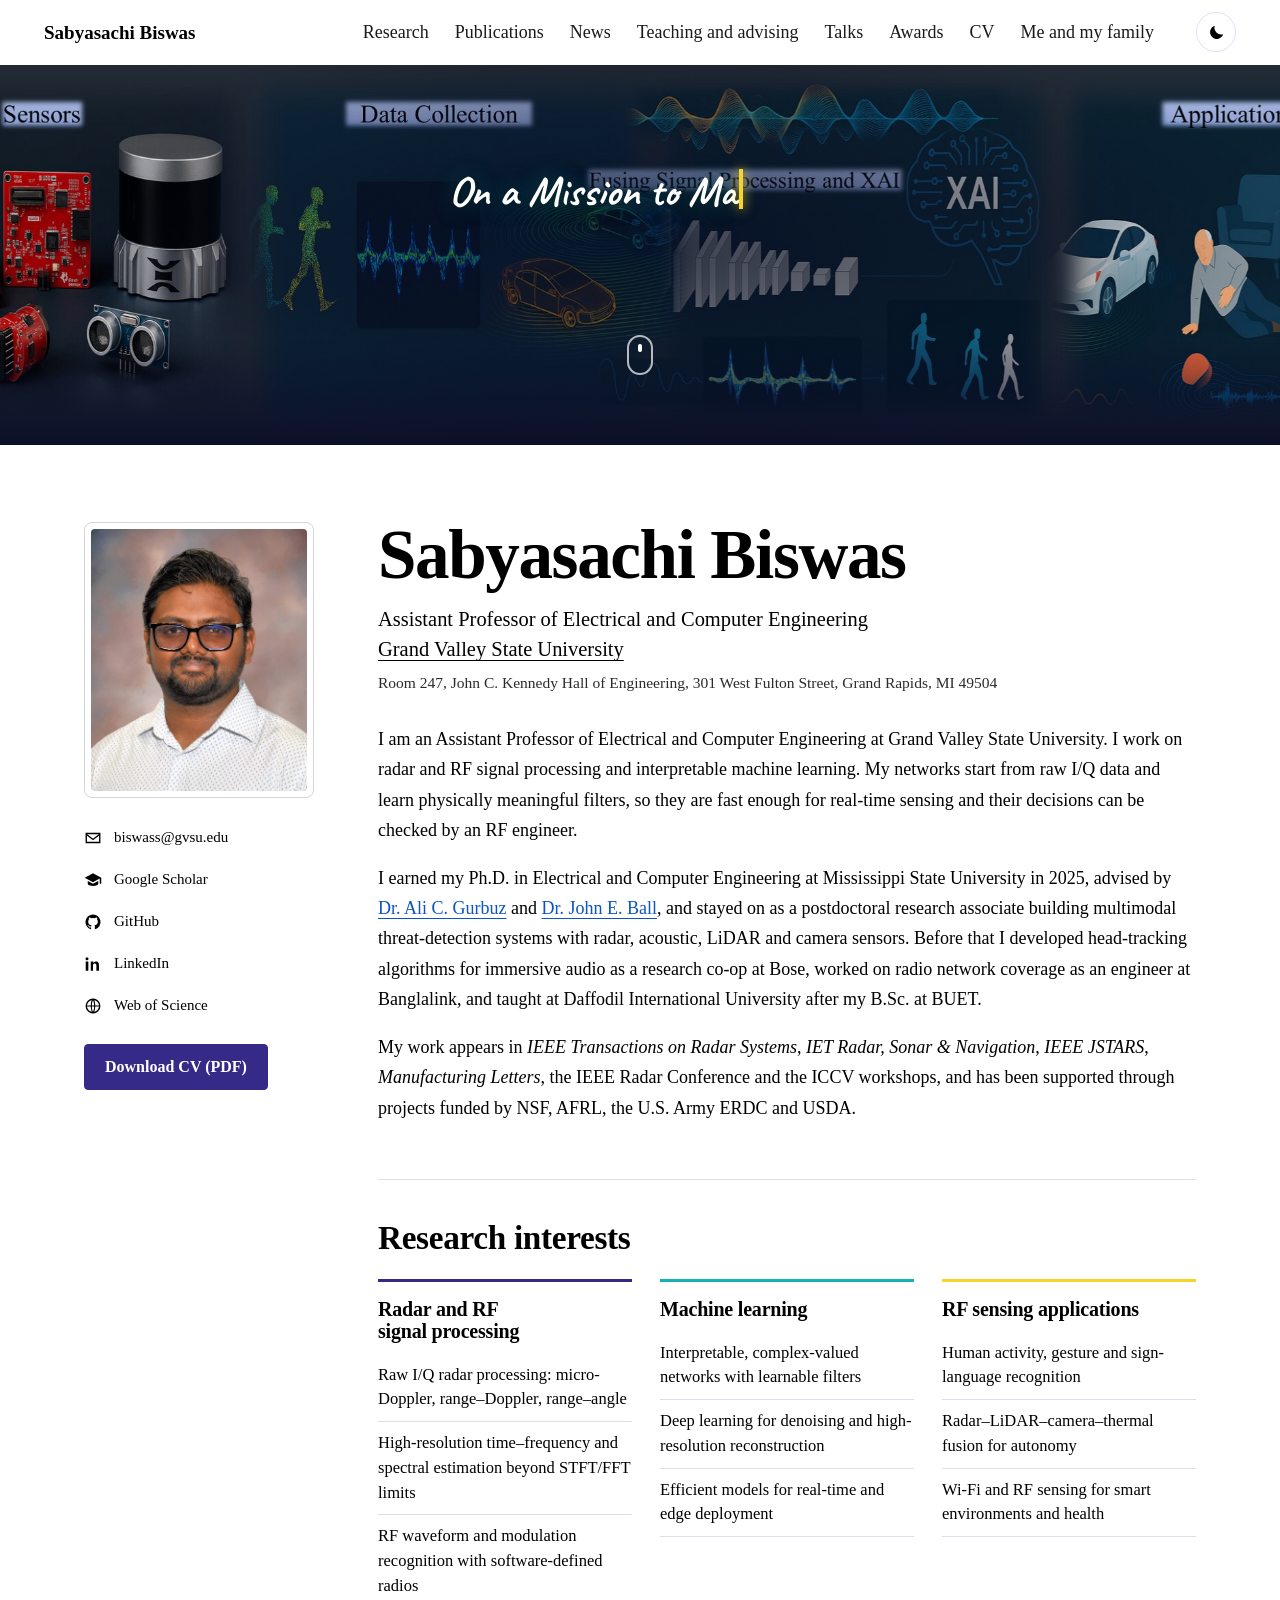
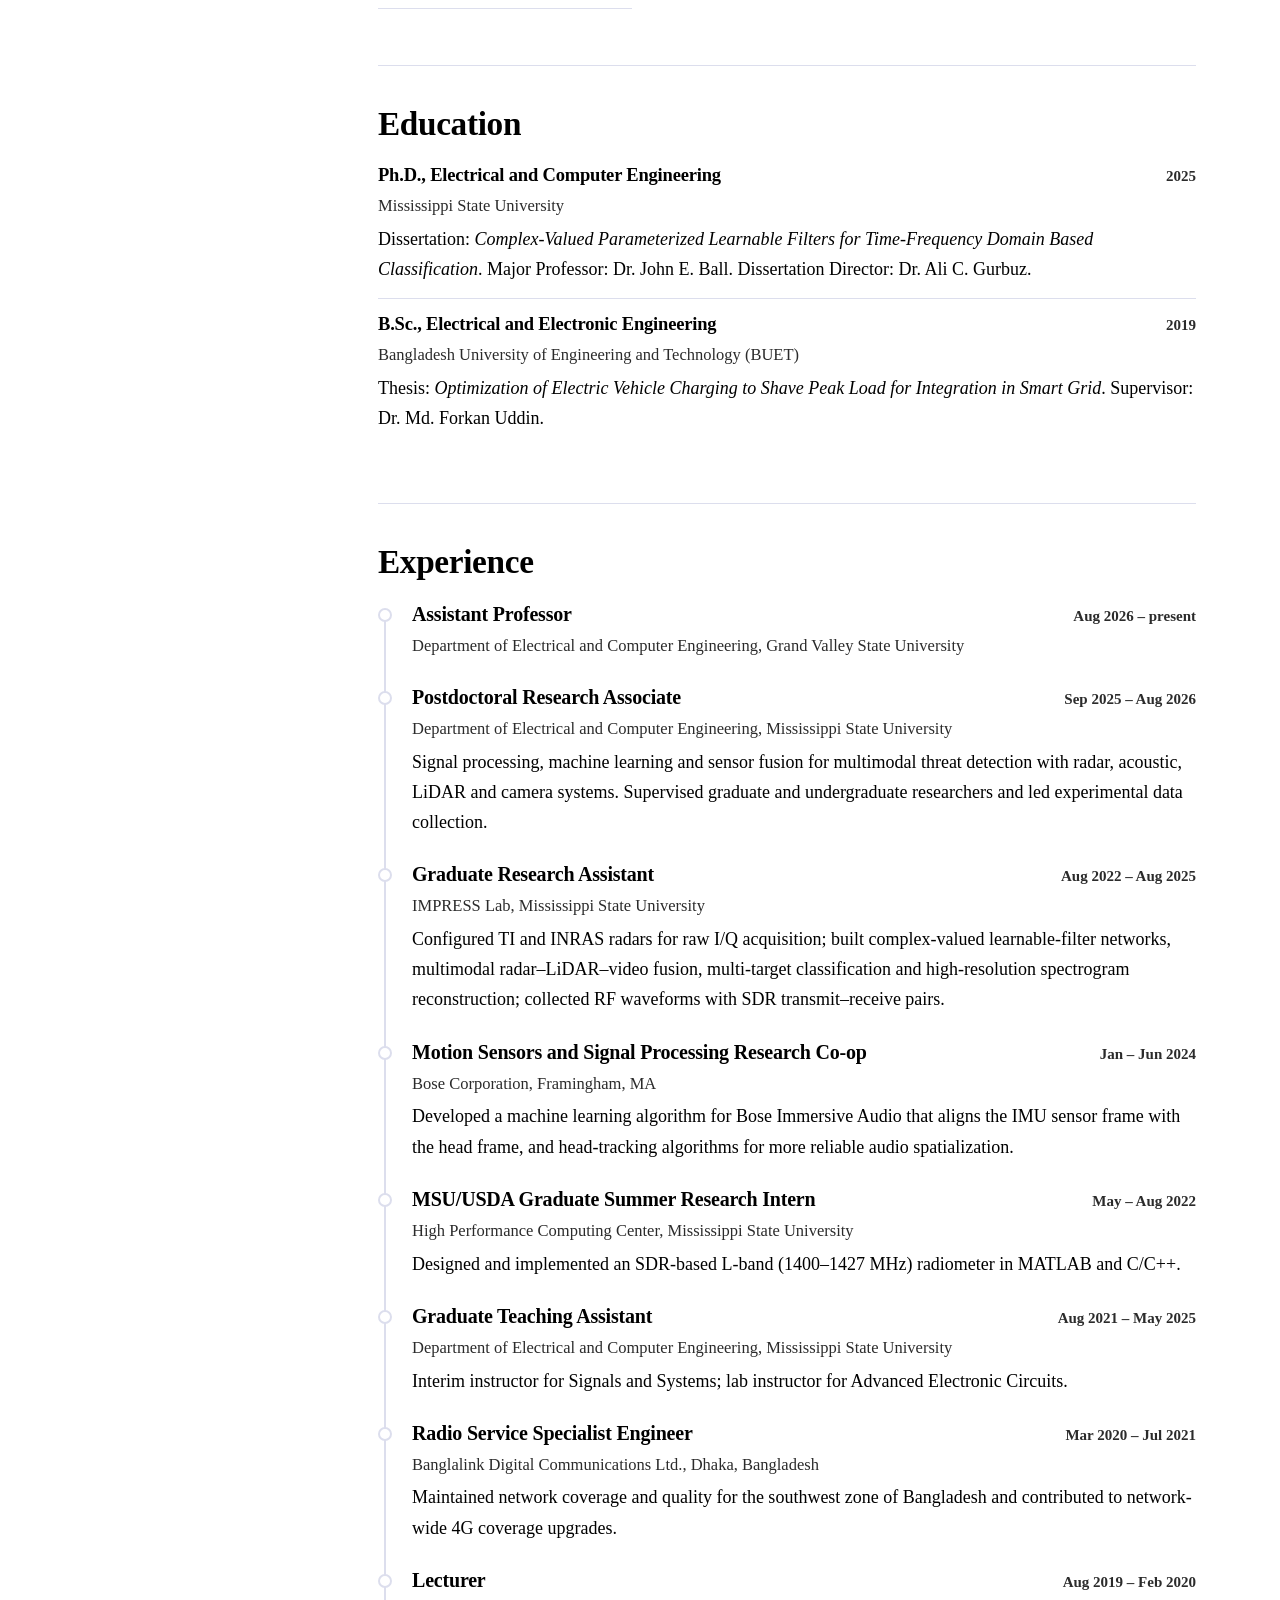
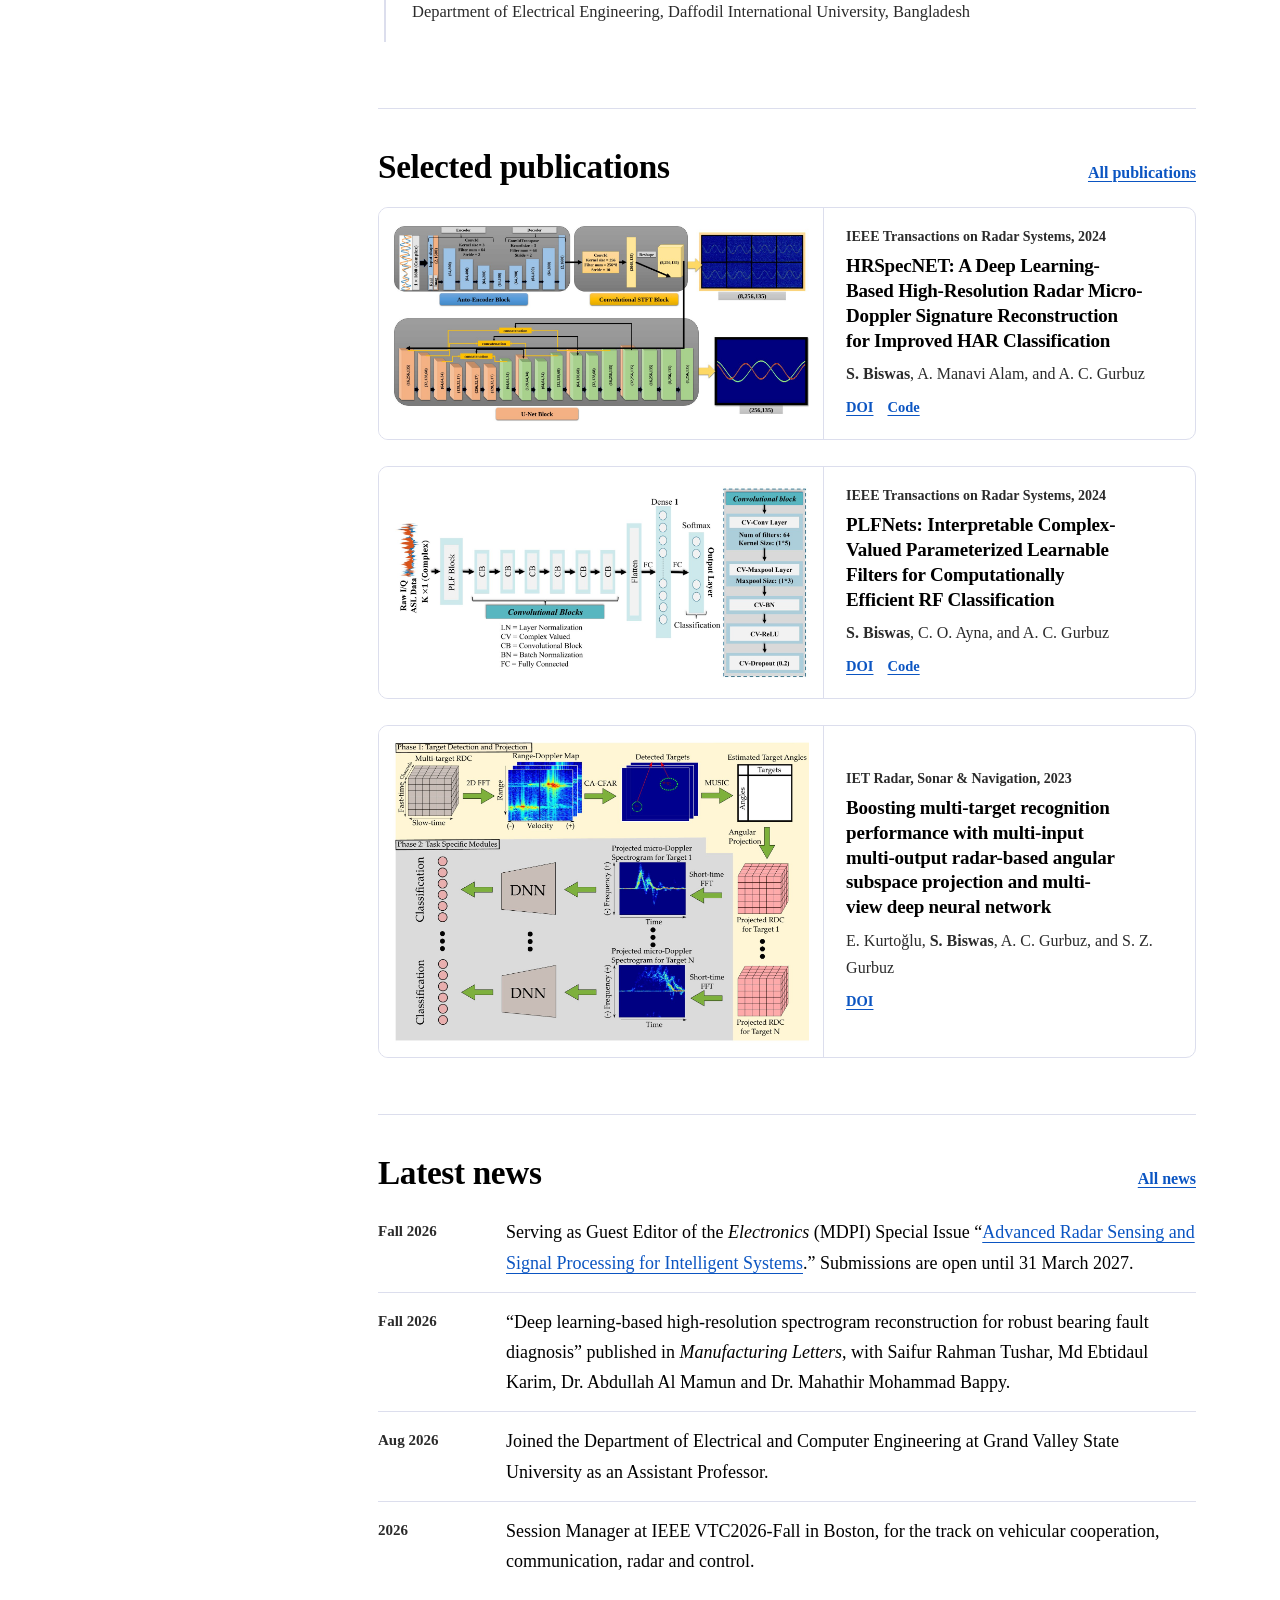
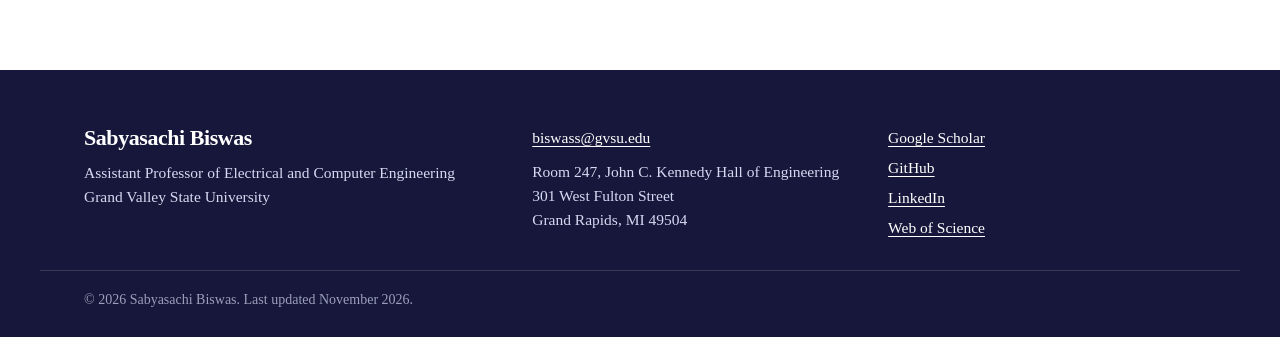
==== index.html @ f31c9a8b "Personal academic website of Sabyasachi Biswas Co-Authored-By: Claude Opus 5.5 <noreply@anthropic.co" ====
<!DOCTYPE html>
<html lang="en">
<head>
<meta charset="utf-8">
<meta name="viewport" content="width=device-width, initial-scale=1">
<title>Sabyasachi Biswas, Radar Signal Processing and Interpretable Machine Learning</title>
<meta name="description" content="Sabyasachi Biswas is an Assistant Professor of Electrical and Computer Engineering at Grand Valley State University, working on radar and RF signal processing, RF sensing, and interpretable machine learning.">
<link rel="canonical" href="https://sabyasachi1406147.github.io/">
<meta property="og:type" content="website">
<meta property="og:title" content="Sabyasachi Biswas, Radar Signal Processing and Interpretable Machine Learning">
<meta property="og:description" content="Sabyasachi Biswas is an Assistant Professor of Electrical and Computer Engineering at Grand Valley State University, working on radar and RF signal processing, RF sensing, and interpretable machine learning.">
<meta property="og:url" content="https://sabyasachi1406147.github.io/">
<meta name="theme-color" content="#16173a">
<link rel="icon" href="assets/favicon.svg" type="image/svg+xml">
<link rel="preconnect" href="https://fonts.googleapis.com">
<link rel="preconnect" href="https://fonts.gstatic.com" crossorigin>
<link rel="stylesheet" href="https://fonts.googleapis.com/css2?family=Caveat:wght@500;600;700&family=Comic+Neue:wght@700&family=Schibsted+Grotesk:wght@400;500;600;700;800;900&family=Source+Serif+4:ital,opsz,wght@0,8..60,400;0,8..60,600;1,8..60,400&display=swap">
<link rel="stylesheet" href="assets/site.css">
<script>(function(){var t=null,m;try{m=/[?&]theme=(dark|light)/.exec(location.search);if(m)t=m[1]}catch(e){}if(!t){m=/sbtheme=(dark|light)/.exec(window.name||"");if(m)t=m[1]}if(!t){try{t=localStorage.getItem("sb-site-theme")}catch(e){}}if(!t){m=/(?:^|;s*)sbtheme=(dark|light)/.exec(document.cookie||"");if(m)t=m[1]}document.documentElement.dataset.theme=t==="dark"?"dark":"light"})()</script>
<link rel="preload" as="image" href="assets/img/cover-home.jpg">
<script type="application/ld+json">{"@context":"https://schema.org","@type":"Person","name":"Sabyasachi Biswas","url":"https://sabyasachi1406147.github.io/","email":"mailto:biswass@gvsu.edu","image":"https://sabyasachi1406147.github.io/assets/img/profile.jpg","jobTitle":"Assistant Professor of Electrical and Computer Engineering","worksFor":{"@type":"CollegeOrUniversity","name":"Grand Valley State University"},"alumniOf":[{"@type":"CollegeOrUniversity","name":"Mississippi State University"},{"@type":"CollegeOrUniversity","name":"Bangladesh University of Engineering and Technology"}],"knowsAbout":["Radar signal processing","RF sensing","Interpretable machine learning","Micro-Doppler","Human activity recognition"],"sameAs":["https://scholar.google.com/citations?user=SLDhricAAAAJ&hl=en","https://github.com/Sabyasachi1406147","https://www.linkedin.com/in/sabyasachi-biswas-584589117/","https://www.webofscience.com/wos/author/record/JFA-3339-2023"]}</script>
</head>
<body class="home">
<a class="skip" href="#main">Skip to content</a>
<header class="mast">
  <div class="wrap mast-in">
    <a class="wordmark" href="index.html" aria-current="page">Sabyasachi Biswas</a>
    <nav aria-label="Main"><a href="research.html">Research</a><a href="publications.html">Publications</a><a href="news.html">News</a><a href="teaching.html">Teaching and advising</a><a href="talks.html">Talks</a><a href="awards.html">Awards</a><a href="cv.html">CV</a><a href="personal.html">Me and my family</a></nav>
    <button class="theme-toggle" type="button" aria-label="Dark mode" aria-pressed="false" title="Switch between light and dark mode">
      <svg class="ic-moon" viewBox="0 0 24 24" aria-hidden="true"><path d="M20.5 14.2A8.5 8.5 0 0 1 9.8 3.5a8.5 8.5 0 1 0 10.7 10.7z" fill="currentColor"/></svg>
      <svg class="ic-sun" viewBox="0 0 24 24" aria-hidden="true"><circle cx="12" cy="12" r="4.2" fill="currentColor"/><g stroke="currentColor" stroke-width="2" stroke-linecap="round"><path d="M12 2.5v2.2M12 19.3v2.2M2.5 12h2.2M19.3 12h2.2M5.3 5.3l1.6 1.6M17.1 17.1l1.6 1.6M5.3 18.7l1.6-1.6M17.1 6.9l1.6-1.6"/></g></svg>
    </button>
  </div>
</header>
<header class="cover-hero">
  <img class="cover-hero-img" src="assets/img/cover-home.jpg" alt="Collage: sensors, data collection, signal processing with explainable AI, and applications in autonomous driving and fall detection" width="2400" height="557" fetchpriority="high">
  <div class="cover-hero-shade" aria-hidden="true"></div>
  <p class="typed" aria-label="On a Mission to Make the Invisible Visible — Through RF Sensing and Explainable AI"><span class="typed-text" aria-hidden="true">On a Mission to Make the Invisible Visible — Through RF Sensing and Explainable AI</span><span class="caret" aria-hidden="true"></span></p>
  <a class="scroll-cue" href="#about" aria-label="Scroll to introduction"><span></span></a>
</header>
<main id="main">

<div class="wrap home-grid" id="about">
  <aside class="side" aria-label="Profile">
    <figure class="headshot"><img src="assets/img/profile.jpg" alt="Portrait of Sabyasachi Biswas" width="900" height="1091"></figure>
    <ul class="icon-links"><li><a href="mailto:biswass@gvsu.edu"><svg viewBox="0 0 24 24" width="18" height="18" aria-hidden="true"><path d="M3 6h18v12H3z" fill="none" stroke="currentColor" stroke-width="1.8"/><path d="M3 7l9 7 9-7" fill="none" stroke="currentColor" stroke-width="1.8"/></svg><span>biswass@gvsu.edu</span></a></li><li><a href="https://scholar.google.com/citations?user=SLDhricAAAAJ&hl=en" rel="me"><svg viewBox="0 0 24 24" width="18" height="18" aria-hidden="true"><path d="M12 3 1 9l11 6 9-4.9V17h2V9z" fill="currentColor"/><path d="M5 13.2V17c0 1.7 3.1 3 7 3s7-1.3 7-3v-3.8l-7 3.8z" fill="currentColor"/></svg><span>Google Scholar</span></a></li><li><a href="https://github.com/Sabyasachi1406147" rel="me"><svg viewBox="0 0 24 24" width="18" height="18" aria-hidden="true"><path fill="currentColor" d="M12 2a10 10 0 0 0-3.2 19.5c.5.1.7-.2.7-.5v-1.7c-2.8.6-3.4-1.3-3.4-1.3-.4-1.2-1.1-1.5-1.1-1.5-.9-.6.1-.6.1-.6 1 .1 1.5 1 1.5 1 .9 1.5 2.4 1.1 3 .8.1-.6.4-1.1.6-1.3-2.2-.3-4.6-1.1-4.6-5 0-1.1.4-2 1-2.7-.1-.3-.4-1.3.1-2.7 0 0 .8-.3 2.8 1a9.6 9.6 0 0 1 5 0c1.9-1.3 2.8-1 2.8-1 .5 1.4.2 2.4.1 2.7.6.7 1 1.6 1 2.7 0 3.9-2.4 4.7-4.6 5 .4.3.7.9.7 1.9V21c0 .3.2.6.7.5A10 10 0 0 0 12 2z"/></svg><span>GitHub</span></a></li><li><a href="https://www.linkedin.com/in/sabyasachi-biswas-584589117/" rel="me"><svg viewBox="0 0 24 24" width="18" height="18" aria-hidden="true"><path fill="currentColor" d="M4 3a2 2 0 1 1 0 4 2 2 0 0 1 0-4zM2.3 8.7h3.5V21H2.3zM9 8.7h3.3v1.7h.1c.5-.9 1.6-1.9 3.4-1.9 3.6 0 4.2 2.4 4.2 5.4V21h-3.5v-6.3c0-1.5 0-3.4-2.1-3.4s-2.4 1.6-2.4 3.3V21H9z"/></svg><span>LinkedIn</span></a></li><li><a href="https://www.webofscience.com/wos/author/record/JFA-3339-2023" rel="me"><svg viewBox="0 0 24 24" width="18" height="18" aria-hidden="true"><circle cx="12" cy="12" r="9" fill="none" stroke="currentColor" stroke-width="1.8"/><path d="M3 12h18M12 3c3 3.2 3 14.8 0 18M12 3c-3 3.2-3 14.8 0 18" fill="none" stroke="currentColor" stroke-width="1.5"/></svg><span>Web of Science</span></a></li></ul>
    <p class="about-cta"><a class="btn solid" href="assets/Sabyasachi_Biswas_CV.pdf" target="_blank" rel="noopener">Download CV (PDF)</a></p>
  </aside>
  <div class="main-col">
    <section class="about-text" aria-labelledby="h-name">
      <h1 id="h-name">Sabyasachi Biswas</h1>
      <p class="about-role">Assistant Professor of Electrical and Computer Engineering<br><a href="https://www.gvsu.edu/engineering/">Grand Valley State University</a></p>
      <p class="about-office">Room 247, John C. Kennedy Hall of Engineering, 301 West Fulton Street, Grand Rapids, MI 49504</p>
      <div class="bio"><p>I am an Assistant Professor of Electrical and Computer Engineering at Grand Valley State University. I work on radar and RF signal processing and interpretable machine learning. My networks start from raw I/Q data and learn physically meaningful filters, so they are fast enough for real-time sensing and their decisions can be checked by an RF engineer.</p><p>I earned my Ph.D. in Electrical and Computer Engineering at Mississippi State University in 2025, advised by <a href="https://ece.ncsu.edu/people/acgurbuz/">Dr. Ali C. Gurbuz</a> and <a href="https://www.ece.msstate.edu/people/faculty/dr-john-e-ball/">Dr. John E. Ball</a>, and stayed on as a postdoctoral research associate building multimodal threat-detection systems with radar, acoustic, LiDAR and camera sensors. Before that I developed head-tracking algorithms for immersive audio as a research co-op at Bose, worked on radio network coverage as an engineer at Banglalink, and taught at Daffodil International University after my B.Sc. at BUET.</p><p>My work appears in <i>IEEE Transactions on Radar Systems</i>, <i>IET Radar, Sonar &amp; Navigation</i>, <i>IEEE JSTARS</i>, <i>Manufacturing Letters</i>, the IEEE Radar Conference and the ICCV workshops, and has been supported through projects funded by NSF, AFRL, the U.S. Army ERDC and USDA.</p></div>
    </section>

    <section class="hsec" aria-labelledby="h-int">
      <h2 id="h-int">Research interests</h2>
      <div class="int-grid"><div class="int-row"><h3>Radar and RF signal processing</h3><ul><li style="--d:0">Raw I/Q radar processing: micro-Doppler, range–Doppler, range–angle</li><li style="--d:1">High-resolution time–frequency and spectral estimation beyond STFT/FFT limits</li><li style="--d:2">RF waveform and modulation recognition with software-defined radios</li></ul></div><div class="int-row"><h3>Machine learning</h3><ul><li style="--d:3">Interpretable, complex-valued networks with learnable filters</li><li style="--d:4">Deep learning for denoising and high-resolution reconstruction</li><li style="--d:5">Efficient models for real-time and edge deployment</li></ul></div><div class="int-row"><h3>RF sensing applications</h3><ul><li style="--d:6">Human activity, gesture and sign-language recognition</li><li style="--d:7">Radar–LiDAR–camera–thermal fusion for autonomy</li><li style="--d:8">Wi-Fi and RF sensing for smart environments and health</li></ul></div></div>
    </section>

    <section class="hsec" aria-labelledby="h-edu">
      <h2 id="h-edu">Education</h2>
      <ul class="plain edu"><li><div class="row"><h3>Ph.D., Electrical and Computer Engineering</h3><span class="per">2025</span></div><p class="place">Mississippi State University</p><p>Dissertation: <i>Complex-Valued Parameterized Learnable Filters for Time-Frequency Domain Based Classification</i>. Major Professor: Dr. John E. Ball. Dissertation Director: Dr. Ali C. Gurbuz.</p></li><li><div class="row"><h3>B.Sc., Electrical and Electronic Engineering</h3><span class="per">2019</span></div><p class="place">Bangladesh University of Engineering and Technology (BUET)</p><p>Thesis: <i>Optimization of Electric Vehicle Charging to Shave Peak Load for Integration in Smart Grid</i>. Supervisor: Dr. Md. Forkan Uddin.</p></li></ul>
    </section>

    <section class="hsec" aria-labelledby="h-exp">
      <h2 id="h-exp">Experience</h2>
      <ol class="tl"><i class="tl-fill" aria-hidden="true"></i><li><div class="row"><h3>Assistant Professor</h3><span class="per">Aug 2026 – present</span></div><p class="place">Department of Electrical and Computer Engineering, Grand Valley State University</p></li><li><div class="row"><h3>Postdoctoral Research Associate</h3><span class="per">Sep 2025 – Aug 2026</span></div><p class="place">Department of Electrical and Computer Engineering, Mississippi State University</p><p>Signal processing, machine learning and sensor fusion for multimodal threat detection with radar, acoustic, LiDAR and camera systems. Supervised graduate and undergraduate researchers and led experimental data collection.</p></li><li><div class="row"><h3>Graduate Research Assistant</h3><span class="per">Aug 2022 – Aug 2025</span></div><p class="place">IMPRESS Lab, Mississippi State University</p><p>Configured TI and INRAS radars for raw I/Q acquisition; built complex-valued learnable-filter networks, multimodal radar–LiDAR–video fusion, multi-target classification and high-resolution spectrogram reconstruction; collected RF waveforms with SDR transmit–receive pairs.</p></li><li><div class="row"><h3>Motion Sensors and Signal Processing Research Co-op</h3><span class="per">Jan – Jun 2024</span></div><p class="place">Bose Corporation, Framingham, MA</p><p>Developed a machine learning algorithm for Bose Immersive Audio that aligns the IMU sensor frame with the head frame, and head-tracking algorithms for more reliable audio spatialization.</p></li><li><div class="row"><h3>MSU/USDA Graduate Summer Research Intern</h3><span class="per">May – Aug 2022</span></div><p class="place">High Performance Computing Center, Mississippi State University</p><p>Designed and implemented an SDR-based L-band (1400–1427 MHz) radiometer in MATLAB and C/C++.</p></li><li><div class="row"><h3>Graduate Teaching Assistant</h3><span class="per">Aug 2021 – May 2025</span></div><p class="place">Department of Electrical and Computer Engineering, Mississippi State University</p><p>Interim instructor for Signals and Systems; lab instructor for Advanced Electronic Circuits.</p></li><li><div class="row"><h3>Radio Service Specialist Engineer</h3><span class="per">Mar 2020 – Jul 2021</span></div><p class="place">Banglalink Digital Communications Ltd., Dhaka, Bangladesh</p><p>Maintained network coverage and quality for the southwest zone of Bangladesh and contributed to network-wide 4G coverage upgrades.</p></li><li><div class="row"><h3>Lecturer</h3><span class="per">Aug 2019 – Feb 2020</span></div><p class="place">Department of Electrical Engineering, Daffodil International University, Bangladesh</p></li></ol>
    </section>

    <section class="hsec" aria-labelledby="h-sel">
      <div class="sec-head"><h2 id="h-sel">Selected publications</h2><a class="more" href="publications.html">All publications</a></div>
      <div class="pcards"><article class="pcard"><a class="pcard-fig" href="https://doi.org/10.1109/TRS.2024.3396172"><img src="assets/img/pub-hrspecnet.jpg" alt="HRSpecNet architecture: auto-encoder denoiser, convolutional STFT block and U-Net" loading="lazy"></a><div class="pcard-body"><p class="pcard-venue">IEEE Transactions on Radar Systems, 2024</p><h3><a href="https://doi.org/10.1109/TRS.2024.3396172">HRSpecNET: A Deep Learning-Based High-Resolution Radar Micro-Doppler Signature Reconstruction for Improved HAR Classification</a></h3><p class="pcard-auth"><b class="me">S. Biswas</b>, A. Manavi Alam, and A. C. Gurbuz</p><span class="lk"><a href="https://doi.org/10.1109/TRS.2024.3396172">DOI</a><a href="https://github.com/Sabyasachi1406147/HRSpecNet">Code</a></span></div></article><article class="pcard"><a class="pcard-fig" href="https://doi.org/10.1109/TRS.2024.3486183"><img src="assets/img/pub-plfnets.jpg" alt="PLFNet architecture: parameterized learnable filter block followed by complex-valued convolutional blocks" loading="lazy"></a><div class="pcard-body"><p class="pcard-venue">IEEE Transactions on Radar Systems, 2024</p><h3><a href="https://doi.org/10.1109/TRS.2024.3486183">PLFNets: Interpretable Complex-Valued Parameterized Learnable Filters for Computationally Efficient RF Classification</a></h3><p class="pcard-auth"><b class="me">S. Biswas</b>, C. O. Ayna, and A. C. Gurbuz</p><span class="lk"><a href="https://doi.org/10.1109/TRS.2024.3486183">DOI</a><a href="https://github.com/Sabyasachi1406147/PLFNets">Code</a></span></div></article><article class="pcard"><a class="pcard-fig" href="https://doi.org/10.1049/rsn2.12405"><img src="assets/img/pub-asps.jpg" alt="Angular subspace projection framework: target detection and projection, then per-target micro-Doppler classification" loading="lazy"></a><div class="pcard-body"><p class="pcard-venue">IET Radar, Sonar &amp; Navigation, 2023</p><h3><a href="https://doi.org/10.1049/rsn2.12405">Boosting multi-target recognition performance with multi-input multi-output radar-based angular subspace projection and multi-view deep neural network</a></h3><p class="pcard-auth">E. Kurtoğlu, <b class="me">S. Biswas</b>, A. C. Gurbuz, and S. Z. Gurbuz</p><span class="lk"><a href="https://doi.org/10.1049/rsn2.12405">DOI</a></span></div></article></div>
    </section>

    <section class="hsec" aria-labelledby="h-news">
      <div class="sec-head"><h2 id="h-news">Latest news</h2><a class="more" href="news.html">All news</a></div>
      <ul class="news"><li><span class="nd">Fall 2026</span><p>Serving as Guest Editor of the <i>Electronics</i> (MDPI) Special Issue “<a href="https://www.mdpi.com/journal/electronics/special_issues/GQMHBJH3GU">Advanced Radar Sensing and Signal Processing for Intelligent Systems</a>.” Submissions are open until 31 March 2027.</p></li><li><span class="nd">Fall 2026</span><p>“Deep learning-based high-resolution spectrogram reconstruction for robust bearing fault diagnosis” published in <i>Manufacturing Letters</i>, with Saifur Rahman Tushar, Md Ebtidaul Karim, Dr. Abdullah Al Mamun and Dr. Mahathir Mohammad Bappy.</p></li><li><span class="nd">Aug 2026</span><p>Joined the Department of Electrical and Computer Engineering at Grand Valley State University as an Assistant Professor.</p></li><li><span class="nd">2026</span><p>Session Manager at IEEE VTC2026-Fall in Boston, for the track on vehicular cooperation, communication, radar and control.</p></li></ul>
    </section>
  </div>
</div>
</main>
<footer class="foot">
  <div class="wrap foot-in">
    <div>
      <p class="foot-name">Sabyasachi Biswas</p>
      <p>Assistant Professor of Electrical and Computer Engineering<br>Grand Valley State University</p>
    </div>
    <div>
      <p><a href="mailto:biswass@gvsu.edu">biswass@gvsu.edu</a></p>
      <p>Room 247, John C. Kennedy Hall of Engineering<br>301 West Fulton Street<br>Grand Rapids, MI 49504</p>
    </div>
    <div>
      <ul class="foot-links"><li><a href="https://scholar.google.com/citations?user=SLDhricAAAAJ&hl=en">Google Scholar</a></li><li><a href="https://github.com/Sabyasachi1406147">GitHub</a></li><li><a href="https://www.linkedin.com/in/sabyasachi-biswas-584589117/">LinkedIn</a></li><li><a href="https://www.webofscience.com/wos/author/record/JFA-3339-2023">Web of Science</a></li></ul>
    </div>
  </div>
  <div class="wrap foot-base"><p>© 2026 Sabyasachi Biswas. Last updated November 2026.</p></div>
</footer>
<script src="assets/site.js" defer></script>
</body>
</html>
---- assets/site.css ----
/* Sabyasachi Biswas — personal academic site
   IDEA: a radar spectrogram, the picture his work turns into meaning
   COLOUR: the parula colormap radar engineers know from MATLAB plots; indigo noise floor, teal and yellow signal
   TYPE: Schibsted Grotesk for names, headings and controls; Source Serif 4 for reading
   LAYOUT: light reading pages framed by dark "instrument" panels: hero, page bands, figures, footer */

@view-transition { navigation: auto; }

:root {
  color-scheme: light dark;
  --night: #16173a;
  --night-2: #1f2050;
  --indigo: #352a87;
  --blue: #0f5cdd;
  --teal: #15b1b4;
  --green: #59bd8c;
  --sun: #f6d42a;
  --ink: light-dark(#1b1c3d, #e7e8f5);
  --paper: light-dark(#fcfcfe, #101128);
  --panel: light-dark(#f0f1f8, #191a3a);
  --rule: light-dark(#dcdeed, #2b2d57);
  --soft: light-dark(#53567a, #a9acd0);
  --link: light-dark(#0b55c2, #7db9ff);
  --kick: light-dark(#352a87, #b9b2ff);
  --serif: "Source Serif 4", Georgia, "Times New Roman", serif;
  --sans: "Schibsted Grotesk", "Helvetica Neue", Arial, system-ui, sans-serif;
}

*, *::before, *::after { box-sizing: border-box; }
html { -webkit-text-size-adjust: 100%; scroll-padding-top: 88px; }
body { margin: 0; background: var(--paper); color: var(--ink); font: 400 18px/1.68 var(--serif); font-optical-sizing: auto; overflow-x: clip; }
img { max-width: 100%; height: auto; display: block; }
a { color: var(--link); text-decoration-thickness: 1px; text-underline-offset: .2em; }
a:hover { text-decoration-thickness: 2px; }
:focus-visible { outline: 3px solid var(--teal); outline-offset: 3px; border-radius: 2px; }
h1, h2, h3, h4 { font-family: var(--sans); line-height: 1.1; letter-spacing: -.015em; text-wrap: balance; margin: 0; color: inherit; }
h2 { font-size: clamp(30px, 3.3vw, 42px); font-weight: 750; letter-spacing: -.028em; }
h3 { font-size: 20px; font-weight: 700; }
h4 { font-size: 18px; font-weight: 700; }
p { margin: 0 0 1em; }
.vh { position: absolute !important; width: 1px; height: 1px; overflow: hidden; clip: rect(0 0 0 0); white-space: nowrap; }
.wrap { max-width: 1200px; margin: 0 auto; padding: 0 clamp(18px, 4vw, 44px); }
.skip { position: absolute; left: 12px; top: -60px; z-index: 50; background: var(--sun); color: var(--night); padding: 10px 14px; font: 600 15px var(--sans); border-radius: 4px; }
.skip:focus { top: 12px; }

/* ---------- masthead ---------- */
.mast { position: sticky; top: 0; z-index: 20; background: color-mix(in srgb, var(--paper) 90%, transparent); backdrop-filter: blur(10px); -webkit-backdrop-filter: blur(10px); border-bottom: 1px solid var(--rule); view-transition-name: mast; }
.mast-in { display: flex; align-items: center; gap: 8px 24px; min-height: 64px; max-width: 1320px; }
.wordmark { font: 800 19px/1 var(--sans); letter-spacing: -.02em; color: var(--ink); text-decoration: none; margin-right: auto; white-space: nowrap; }
.mast nav { display: flex; gap: 2px; }
.mast nav a { position: relative; font: 600 15.5px/1 var(--sans); color: var(--ink); text-decoration: none; padding: 0 12px; min-height: 44px; display: inline-flex; align-items: center; border-radius: 4px; }
.mast nav a:hover { background: var(--panel); }
.mast nav a[aria-current=page]::after { content: ""; position: absolute; left: 12px; right: 12px; bottom: 6px; height: 6px;
  background: url("data:image/svg+xml,%3Csvg xmlns='http://www.w3.org/2000/svg' width='16' height='6' viewBox='0 0 16 6'%3E%3Cpath d='M0 3 Q4 -1 8 3 T16 3' fill='none' stroke='%2315b1b4' stroke-width='1.8'/%3E%3C/svg%3E") repeat-x 0 0 / 16px 6px;
  animation: chirp 1.1s linear infinite; }
@keyframes chirp { to { background-position-x: 16px; } }

/* ---------- waterfall canvases ---------- */
.wf { position: absolute; inset: 0; width: 100%; height: 100%; display: block; }

/* ---------- hero (home) ---------- */
.hero { position: relative; height: min(84vh, 780px); min-height: 540px; background: var(--night); color: #fff; overflow: hidden; isolation: isolate; }
.hero .wf { animation: sweep 1.8s cubic-bezier(.2, .7, .2, 1) both; }
@keyframes sweep { from { clip-path: inset(0 0 0 100%); } to { clip-path: inset(0 0 0 0); } }
.hero::after { content: ""; position: absolute; inset: 0; z-index: 1; pointer-events: none;
  background: linear-gradient(90deg, rgb(22 23 58 / .93) 0%, rgb(22 23 58 / .62) 34%, rgb(22 23 58 / 0) 64%), linear-gradient(0deg, rgb(22 23 58 / .75) 0%, rgb(22 23 58 / 0) 42%); }
.hero-in { position: relative; z-index: 2; height: 100%; display: flex; flex-direction: column; justify-content: flex-end; padding-bottom: clamp(40px, 8vh, 84px); pointer-events: none; }
.hero-in a { pointer-events: auto; }
.hero h1 { font-size: clamp(56px, 10vw, 136px); font-weight: 850; line-height: .88; letter-spacing: -.05em; max-width: 7.5ch; margin: 0 0 24px; animation: settle 1.4s .5s cubic-bezier(.2, .7, .2, 1) both; }
@keyframes settle { from { opacity: 0; letter-spacing: -.01em; } to { opacity: 1; letter-spacing: -.05em; } }
.hero .role { font: 500 clamp(17px, 1.7vw, 21px)/1.4 var(--sans); margin: 0 0 10px; max-width: 60ch; }
.hero .tag { font: italic 400 clamp(19px, 2vw, 24px)/1.4 var(--serif); margin: 0 0 28px; max-width: 34ch; color: #dfe2ff; }
.cta { display: flex; flex-wrap: wrap; gap: 12px; margin: 0; }
.hero-cap { position: absolute; z-index: 2; right: calc(clamp(18px, 4vw, 44px) + 64px); bottom: 18px; max-width: 30ch; margin: 0; font: 400 13.5px/1.45 var(--sans); color: rgb(255 255 255 / .72); text-align: right; }
.axis-v { position: absolute; z-index: 2; right: clamp(18px, 4vw, 44px); top: 0; bottom: 0; width: 44px; font: 500 12.5px/1 var(--sans); font-variant-numeric: tabular-nums; color: rgb(255 255 255 / .7); pointer-events: none; }
.axis-v span { position: absolute; right: 0; transform: translateY(-50%); display: flex; align-items: center; gap: 6px; }
.axis-v span::after { content: ""; width: 8px; height: 1px; background: rgb(255 255 255 / .55); }
.axis-v b { position: absolute; right: 0; top: 14px; font-weight: 600; }
.xh { position: absolute; inset: 0; z-index: 3; pointer-events: none; opacity: 0; transition: opacity .2s; }
.xh.on { opacity: 1; }
.xh i { position: absolute; background: rgb(255 255 255 / .55); }
.xh .xv { top: 0; bottom: 0; width: 1px; }
.xh .xhz { left: 0; right: 0; height: 1px; }
.xh .tip { position: absolute; background: rgb(22 23 58 / .9); border: 1px solid rgb(255 255 255 / .3); color: #fff; font: 500 13.5px/1.35 var(--sans); font-variant-numeric: tabular-nums; padding: 7px 10px; border-radius: 4px; white-space: nowrap; }
.xh .tip b { color: var(--sun); font-weight: 700; }

/* ---------- buttons ---------- */
.btn { display: inline-flex; align-items: center; min-height: 46px; padding: 0 20px; border-radius: 4px; background: var(--sun); color: var(--night); font: 700 16px/1 var(--sans); text-decoration: none; border: 1.5px solid var(--sun); transition: transform .15s, background-color .15s; }
.btn:hover { background: #ffe45a; transform: translateY(-1px); }
.btn.ghost { background: transparent; color: #fff; border-color: rgb(255 255 255 / .6); }
.btn.ghost:hover { border-color: #fff; background: rgb(255 255 255 / .08); }
.more { font: 600 16px/1.3 var(--sans); }

/* ---------- inner page band ---------- */
.band { position: relative; min-height: 290px; background: var(--night); color: #fff; overflow: hidden; isolation: isolate; display: flex; align-items: flex-end; }
.band::after { content: ""; position: absolute; inset: 0; z-index: 1; pointer-events: none; background: linear-gradient(90deg, rgb(22 23 58 / .94) 0%, rgb(22 23 58 / .6) 45%, rgb(22 23 58 / .1) 80%); }
.band-in { position: relative; z-index: 2; width: 100%; padding-top: 72px; padding-bottom: 38px; }
.band h1 { font-size: clamp(44px, 6.4vw, 84px); font-weight: 850; letter-spacing: -.045em; line-height: .95; margin: 0 0 12px; view-transition-name: page-title; }
.band .lede { font: italic 400 clamp(18px, 1.8vw, 22px)/1.45 var(--serif); color: #dfe2ff; max-width: 46ch; margin: 0; }

/* ---------- sections ---------- */
.block { padding-block: clamp(52px, 7vw, 96px); }
.block + .block { border-top: 1px solid var(--rule); }
h2 + .sec-lede { margin-top: 18px; }
.sec-lede { font-size: 20px; line-height: 1.6; max-width: 62ch; color: var(--ink); }
.split { display: grid; grid-template-columns: minmax(0, 1fr) minmax(0, 2.6fr); gap: 24px 56px; align-items: start; }
.split > h2 { position: sticky; top: 96px; }
.prose { max-width: 66ch; }

/* intro */
.intro { display: grid; grid-template-columns: minmax(0, 1.75fr) minmax(0, 1fr); gap: 40px 72px; padding-block: clamp(52px, 7vw, 96px) clamp(32px, 4vw, 56px); align-items: start; }
.bio { max-width: 66ch; }
.bio p:first-of-type { font-size: 21px; line-height: 1.58; }
.contact { font: 400 16px/1.5 var(--sans); }
.portrait { width: 100%; max-width: 260px; aspect-ratio: 4 / 5; object-fit: cover; border-radius: 6px; margin-bottom: 26px; }
.mono { display: grid; place-items: end start; padding: 20px; background:
  radial-gradient(120% 80% at 80% 10%, #15b1b4 0%, transparent 55%),
  radial-gradient(90% 60% at 20% 100%, #0f5cdd 0%, transparent 60%), var(--indigo); }
.mono span { font: 900 88px/.8 var(--sans); letter-spacing: -.06em; color: #fff; }
.contact dl { margin: 0; display: grid; gap: 4px; }
.contact dt { font-weight: 700; margin-top: 12px; }
.contact dd { margin: 0; color: var(--soft); }
.elsewhere { display: flex; flex-wrap: wrap; gap: 4px 16px; }

/* research trio (home) */
.trio { display: grid; grid-template-columns: repeat(3, minmax(0, 1fr)); gap: 40px; margin-top: 40px; }
.trio h3 { margin: 20px 0 10px; font-size: 21px; }
.trio p { font-size: 16.5px; line-height: 1.6; color: var(--soft); }
.glyph-box { background: var(--night); border-radius: 6px; padding: 18px 16px 12px; overflow: hidden; }
.glyph { width: 100%; height: auto; display: block; overflow: hidden; }
.gf { transform-box: fill-box; transform-origin: center; animation: settleF 4.4s cubic-bezier(.5, 0, .2, 1) infinite alternate; }
@keyframes settleF { 0%, 12% { transform: translateX(var(--dx)) scaleX(var(--s)); } 70%, 100% { transform: none; } }
.gd { animation: scrollD 7s linear infinite; }
@keyframes scrollD { to { transform: translateX(-240px); } }

/* news */
.news { list-style: none; margin: 0; padding: 0; }
.news li { display: grid; grid-template-columns: 6.5em minmax(0, 1fr); gap: 4px 20px; padding: 14px 0; border-top: 1px solid var(--rule); }
.news li:first-child { border-top: 0; padding-top: 4px; }
.news p { margin: 0; max-width: 66ch; }
.nd { font: 600 15px/1.9 var(--sans); color: var(--soft); white-space: nowrap; font-variant-numeric: tabular-nums; }
.older { margin-top: 12px; border-top: 1px solid var(--rule); }
.older summary { cursor: pointer; font: 600 16px/1 var(--sans); color: var(--link); padding: 16px 0; min-height: 44px; list-style-position: inside; }

/* references */
.refs { list-style: none; margin: 0; padding: 0; }
.refs li { display: grid; grid-template-columns: 3em minmax(0, 1fr); gap: 4px 14px; padding: 14px 0; border-top: 1px solid var(--rule); }
.refs li:first-child { border-top: 0; }
.rt { font: 700 14px/1.9 var(--sans); color: var(--kick); font-variant-numeric: tabular-nums; }
.rc { font-size: 16.5px; line-height: 1.6; max-width: 72ch; }
.me { font-weight: 700; }
.lk { display: inline-flex; flex-wrap: wrap; gap: 4px 14px; margin-left: 10px; font: 600 14.5px/1.6 var(--sans); }
.after { margin: 20px 0 0; }

/* join band */
.join { background: var(--panel); border-top: 1px solid var(--rule); }
.join-in { display: grid; grid-template-columns: minmax(0, 1fr) minmax(0, 2.6fr); gap: 20px 56px; padding-block: clamp(48px, 6vw, 80px); }
.join p { max-width: 62ch; }
.join .btn { margin-right: 18px; }

/* ---------- research page ---------- */
.agenda { display: grid; grid-template-columns: minmax(0, 2fr) minmax(0, 1fr); gap: 32px 72px; }
.big { font-size: clamp(22px, 2.2vw, 27px); line-height: 1.45; margin-bottom: .8em; }
.agenda-text { max-width: 68ch; }
.toc ol { list-style: none; margin: 0; padding: 0; counter-reset: t; border-left: 2px solid var(--rule); }
.toc li { counter-increment: t; }
.toc a { display: block; padding: 10px 0 10px 18px; font: 600 17px/1.3 var(--sans); text-decoration: none; color: var(--ink); border-left: 2px solid transparent; margin-left: -2px; }
.toc a::before { content: counter(t) ". "; color: var(--soft); }
.toc a:hover { border-color: var(--teal); }
.thrust { padding-block: clamp(56px, 7vw, 100px); border-top: 1px solid var(--rule); }
.thrust:nth-of-type(even) { background: var(--panel); }
.thrust-grid { display: grid; grid-template-columns: minmax(0, 1fr) minmax(0, 1.15fr); gap: 40px 64px; align-items: start; }
.thrust-grid.flip .fig { order: -1; }
.thrust-text { max-width: 60ch; }
.thrust-text h2 { margin-bottom: 22px; }
.kicker { font: 600 15px/1 var(--sans); color: var(--kick); margin-bottom: 14px; }
.proj-h { margin: 56px 0 8px; font-size: 22px; }
.proj-list { list-style: none; margin: 0; padding: 0; display: grid; grid-template-columns: repeat(auto-fill, minmax(min(100%, 330px), 1fr)); gap: 0 44px; }
.proj-list li { border-top: 1px solid var(--rule); padding: 18px 0 20px; }
.proj-list p { font-size: 16.5px; line-height: 1.58; margin: 8px 0 8px; color: var(--soft); }
.proj-list .lk { margin: 0; }
.chips { list-style: none; margin: 0; padding: 0; display: flex; flex-wrap: wrap; gap: 10px; }
.chips li { font: 500 15.5px/1.2 var(--sans); padding: 10px 14px; border: 1px solid var(--rule); border-radius: 4px; background: var(--paper); }

/* figures */
.fig { margin: 0; position: sticky; top: 92px; }
.fig-panel { background: var(--night); color: #e7e8f5; border-radius: 6px; padding: 16px; font: 400 15px/1.4 var(--sans); }
.fig figcaption { font-size: 15.5px; line-height: 1.55; color: var(--soft); margin-top: 12px; max-width: 64ch; }
.fig-bar { display: flex; flex-wrap: wrap; align-items: center; gap: 10px 14px; margin-bottom: 12px; }
.seg { display: inline-flex; flex-wrap: wrap; border: 1px solid currentColor; border-radius: 4px; overflow: hidden; }
.fig .seg { border-color: rgb(255 255 255 / .35); }
.seg button { font: 600 14.5px/1 var(--sans); color: inherit; background: transparent; border: 0; padding: 0 14px; min-height: 40px; cursor: pointer; }
.seg button + button { border-left: 1px solid rgb(127 127 160 / .45); }
.seg button[aria-pressed=true] { background: var(--sun); color: var(--night); }
.seg button:not([aria-pressed=true]):hover { background: rgb(127 127 200 / .18); }
.seg button span { font-weight: 500; opacity: .75; margin-left: 4px; }
.ghostbtn { font: 600 14.5px/1 var(--sans); color: #fff; background: transparent; border: 1px solid rgb(255 255 255 / .35); border-radius: 4px; padding: 0 14px; min-height: 40px; cursor: pointer; }
.ghostbtn:hover { border-color: #fff; }
.ro { font-variant-numeric: tabular-nums; color: rgb(255 255 255 / .75); margin-left: auto; }
.fig-stage svg { display: block; width: 100%; height: auto; }
.fig-table { width: 100%; border-collapse: collapse; margin-top: 10px; font: 400 14px/1.3 var(--sans); font-variant-numeric: tabular-nums; }
.fig-table th { text-align: left; font-weight: 600; color: rgb(255 255 255 / .65); padding: 4px 6px; border-bottom: 1px solid rgb(255 255 255 / .18); }
.fig-table td { padding: 5px 6px; border-bottom: 1px solid rgb(255 255 255 / .08); }
.fig-table td:nth-child(n+2), .fig-table th:nth-child(n+2) { text-align: right; }
.sw { display: inline-block; width: 10px; height: 10px; border-radius: 2px; margin-right: 8px; vertical-align: 0; }
.slider { display: flex; flex-wrap: wrap; align-items: center; gap: 8px 12px; font-weight: 500; width: 100%; }
.slider span { flex: 1 0 100%; }
.slider input { flex: 1 1 180px; accent-color: var(--sun); min-height: 40px; }
.slider output { font-weight: 700; font-variant-numeric: tabular-nums; color: var(--sun); min-width: 2.6em; text-align: right; }
.fig-legend { display: flex; flex-wrap: wrap; gap: 6px 22px; margin-top: 8px; }
.lg::before { content: ""; display: inline-block; width: 18px; height: 3px; border-radius: 2px; vertical-align: 4px; margin-right: 8px; }
.lg-fft::before { background: #a9b2ff; }
.lg-net::before { background: var(--teal); }
.lg b { color: #fff; }
.spec { position: relative; aspect-ratio: 640 / 270; border-radius: 3px; overflow: hidden; background: var(--indigo); }
.spec canvas { position: absolute; inset: 0; width: 100%; height: 100%; }
.ax { position: absolute; font: 500 12.5px/1 var(--sans); color: rgb(255 255 255 / .8); background: rgb(22 23 58 / .6); padding: 4px 6px; border-radius: 3px; }
.ax-y { left: 6px; top: 6px; }
.ax-x { right: 6px; bottom: 6px; }
.fig-note { margin: 12px 0 0; min-height: 3em; color: #dfe2ff; }

/* ---------- year groups (News) ---------- */
.yr { display: grid; grid-template-columns: 7.5em minmax(0, 1fr); gap: 0 32px; padding: 22px 0; border-top: 1px solid var(--rule); }
.yr h2 { font-size: 26px; font-weight: 800; color: var(--soft); position: sticky; top: 96px; align-self: start; padding-top: 12px; }

/* ---------- group, CV lists ---------- */
.people, .plain { list-style: none; margin: 0; padding: 0; }
.people li { display: grid; grid-template-columns: minmax(0, 1fr) auto; gap: 4px 24px; padding: 18px 0; border-top: 1px solid var(--rule); }
.people li:first-child, .plain > li:first-child { border-top: 0; padding-top: 4px; }
.people h3 { font-size: 19px; margin-bottom: 4px; }
.people p { margin: 0; max-width: 64ch; }
.role-l { color: var(--soft); font-size: 16px; }
.per { font: 600 15px/1.6 var(--sans); color: var(--soft); white-space: nowrap; font-variant-numeric: tabular-nums; }
.plain > li { padding: 14px 0; border-top: 1px solid var(--rule); }
.plain .row { display: flex; justify-content: space-between; gap: 8px 24px; align-items: baseline; }
.plain h3 { font-size: 18.5px; }
.plain p { margin: 4px 0 0; max-width: 70ch; }
.place { color: var(--soft); font-size: 16.5px; }
.sub { font-size: 17px; color: var(--kick); margin: 28px 0 6px; }
.sub:first-child { margin-top: 0; }

/* timeline */
.tl { list-style: none; margin: 0; padding: 0 0 0 34px; position: relative; }
.tl::before, .tl-fill { content: ""; position: absolute; left: 6px; top: 10px; bottom: 10px; width: 2px; background: var(--rule); }
.tl-fill { bottom: auto; height: calc((100% - 20px) * var(--p, 0)); background: linear-gradient(180deg, var(--teal), var(--blue), var(--indigo)); }
.tl li { position: relative; padding: 0 0 34px; }
.tl li::before { content: ""; position: absolute; left: -34px; top: 6px; width: 14px; height: 14px; border-radius: 50%; background: var(--paper); border: 2px solid var(--rule); transition: background-color .4s, border-color .4s, transform .4s; }
.tl li.lit::before { background: var(--sun); border-color: var(--indigo); transform: scale(1.1); }
.tl .per { margin: 0 0 4px; }
.tl h3 { font-size: 20px; }
.tl p { margin: 4px 0 0; max-width: 66ch; }

/* teaching */
.teach { margin-top: 48px; }
.teach-h { display: flex; flex-wrap: wrap; align-items: baseline; gap: 4px 18px; margin-bottom: 14px; }
.teach-h h2 { font-size: 26px; }
.teach-h p { margin: 0; color: var(--soft); font: 500 16px var(--sans); }
.scroll { overflow-x: auto; }
table { border-collapse: collapse; width: 100%; font: 400 16px/1.45 var(--sans); }
.teach table { table-layout: fixed; min-width: 560px; }
.teach th:nth-child(1) { width: 44%; } .teach th:nth-child(2) { width: 22%; } .teach th:nth-child(3) { width: 22%; } .teach th:nth-child(4) { width: 12%; }
th, td { text-align: left; padding: 11px 12px 11px 0; border-bottom: 1px solid var(--rule); vertical-align: top; }
th { font-weight: 700; font-size: 14.5px; color: var(--soft); }
.num { text-align: right; font-variant-numeric: tabular-nums; white-space: nowrap; padding-right: 0; }
.code { font-weight: 700; color: var(--kick); margin-right: 6px; }

/* personal */
.personal h3 { font-size: 24px; margin: 44px 0 14px; }
.poem { white-space: pre-line; font-style: italic; border-left: 3px solid var(--teal); padding-left: 20px; margin: 0 0 22px; line-height: 1.7; }

/* footer */
.foot { background: var(--night); color: #d6d9f2; font: 400 15.5px/1.55 var(--sans); }
.foot a { color: #fff; }
.foot-in { display: grid; grid-template-columns: 1.3fr 1fr 1fr; gap: 28px 48px; padding-block: 56px 28px; }
.foot p { margin: 0 0 10px; }
.foot-name { font: 800 22px/1.1 var(--sans); color: #fff; letter-spacing: -.02em; }
.foot-links { list-style: none; margin: 0; padding: 0; display: grid; gap: 6px; }
.foot-base { border-top: 1px solid rgb(255 255 255 / .14); padding-block: 18px 26px; color: rgb(214 217 242 / .7); font-size: 14px; }
.foot-base p { margin: 0; }

/* ---------- responsive ---------- */
@media (max-width: 980px) {
  .intro, .agenda, .thrust-grid, .split, .join-in { grid-template-columns: minmax(0, 1fr); }
  .split > h2 { position: static; }
  .fig { position: static; }
  .thrust-grid.flip .fig { order: 0; }
  .trio { grid-template-columns: minmax(0, 1fr); gap: 48px; }
  .trio article { display: grid; grid-template-columns: minmax(0, 260px) minmax(0, 1fr); gap: 0 28px; }
  .trio article .glyph-box { grid-row: span 3; align-self: start; }
  .trio h3 { margin-top: 0; }
  .contact { display: grid; grid-template-columns: 200px minmax(0, 1fr); gap: 0 28px; }
  .foot-in { grid-template-columns: minmax(0, 1fr) minmax(0, 1fr); }
}
@media (max-width: 720px) {
  body { font-size: 17px; }
  .mast-in { flex-wrap: wrap; padding-top: 12px; gap: 4px; }
  .mast nav { width: calc(100% + 36px); margin: 0 -18px; padding: 0 8px; overflow-x: auto; scrollbar-width: none; }
  .mast nav a { flex: none; padding: 0 8px; font-size: 15px; }
  .mast nav a[aria-current=page]::after { left: 8px; right: 8px; }
  .hero::after { background: linear-gradient(0deg, rgb(22 23 58 / .9) 0%, rgb(22 23 58 / .55) 55%, rgb(22 23 58 / 0) 80%); }
  .band::after { background: linear-gradient(0deg, rgb(22 23 58 / .9) 0%, rgb(22 23 58 / .4) 70%); }
  html { scroll-padding-top: 120px; }
  .hero { min-height: 600px; height: 92vh; }
  .hero-cap { left: 18px; right: 18px; text-align: left; max-width: none; bottom: 12px; font-size: 12.5px; }
  .hero-in { padding-bottom: 92px; }
  .axis-v { display: none; }
  .trio article { display: block; }
  .contact { grid-template-columns: 120px minmax(0, 1fr); }
  .mono span { font-size: 56px; }
  .news li, .refs li, .yr { grid-template-columns: minmax(0, 1fr); }
  .yr h2 { position: static; padding-top: 0; margin-bottom: 4px; }
  .people li { grid-template-columns: minmax(0, 1fr); }
  .plain .row { flex-direction: column; gap: 2px; }
  .lk { display: flex; margin: 6px 0 0; }
  .foot-in { grid-template-columns: minmax(0, 1fr); }
  .sec-lede { font-size: 18.5px; }
  .ro { margin-left: 0; }
}
@media (prefers-reduced-motion: reduce) {
  *, *::before, *::after { animation: none !important; transition: none !important; }
  .hero .wf { clip-path: none; }
  @view-transition { navigation: none; }
}

/* ---------- home cover band (from the original site) ---------- */
.cover-band { position: relative; overflow: hidden; background: #0b1a33; aspect-ratio: 2400 / 557; min-height: 230px; max-height: 560px; width: 100%; display: grid; place-items: center; isolation: isolate; }
.cover-img { position: absolute; inset: -6% 0; width: 100%; height: 112%; object-fit: cover; will-change: transform; animation: coverIn 1.6s cubic-bezier(.2, .7, .2, 1) both; }
@keyframes coverIn { from { opacity: 0; transform: scale(1.06); } to { opacity: 1; transform: scale(1); } }
.cover-band::after { content: ""; position: absolute; inset: 0; background: radial-gradient(60% 70% at 50% 55%, rgb(8 16 40 / .55), rgb(8 16 40 / 0) 75%); z-index: 1; }
.cover-tag { position: relative; z-index: 2; margin: 0; padding: 0 6vw; max-width: 30ch; text-align: center; color: #fff; font: 700 clamp(24px, 3.4vw, 46px)/1.25 "Caveat", cursive; text-shadow: 0 2px 18px rgb(0 10 40 / .8); }
.cover-tag.reveal { animation: tagIn 1.4s .3s cubic-bezier(.2, .7, .2, 1) both; }
@keyframes tagIn { from { opacity: 0; transform: translateY(14px); filter: blur(4px); } to { opacity: 1; transform: none; filter: none; } }

/* ---------- Me and my family (kept as on the original site) ---------- */
body.family { --paper: #f8cbad; --ink: #212121; --rule: #e7b08f; --soft: #5a4334; background: var(--paper); color-scheme: light; }
body.family .mast { background: color-mix(in srgb, #f8cbad 88%, transparent); border-color: #e7b08f; }
body.family .mast nav a:hover { background: rgb(255 255 255 / .35); }
.fam-cover { position: relative; overflow: hidden; height: clamp(300px, 40vw, 520px); display: grid; place-items: center; background: #3b2a20; isolation: isolate; }
.fam-cover img { position: absolute; inset: 0; width: 100%; height: 100%; object-fit: cover; z-index: -1; animation: famZoom 22s ease-in-out infinite alternate; }
@keyframes famZoom { from { transform: scale(1); } to { transform: scale(1.08) translateX(-1.5%); } }
.fam-cover::after { content: ""; position: absolute; inset: 0; z-index: -1; background: rgb(30 18 10 / .38); }
.fam-cover h1 { margin: 0; padding: 0 6vw; max-width: 24ch; text-align: center; color: #cfe2f3; font: 700 clamp(32px, 4.6vw, 60px)/1.3 "Caveat", cursive; letter-spacing: .01em; text-shadow: 0 2px 20px rgb(0 0 0 / .55); animation: tagIn 1.4s .2s cubic-bezier(.2, .7, .2, 1) both; }
.fam-page { padding: clamp(40px, 5vw, 72px) clamp(18px, 4vw, 48px) 96px; }
.fam-col { max-width: 1240px; margin: 0 auto; }
.fam-text { font: 600 clamp(19px, 1.45vw, 21px)/1.5 "Caveat", cursive; color: #212121; }
.fam-text p { margin: 0 0 .85em; }
.fam-intro { max-width: 1100px; margin: 0 auto; }
.fam-text .poem { font-style: normal; border: 0; padding: 0; white-space: pre-line; line-height: 1.45; margin: 0 0 1em; }
.fam-sec { display: grid; grid-template-columns: minmax(0, 1fr) minmax(0, 1.55fr); gap: 32px 44px; align-items: start; margin-top: clamp(56px, 7vw, 96px); }
.fam-sec.has-side { grid-template-columns: minmax(0, 1fr) minmax(0, 1.05fr) minmax(0, .5fr); }
.fam-sec h3 { font: 700 clamp(28px, 2.6vw, 36px)/1.2 "Comic Sans MS", "Comic Neue", "Chalkboard SE", cursive; letter-spacing: 0; color: #212121; margin: 6px 0 22px; }
.fam-photo { margin: 0; }
.fam-photo img { width: 100%; border-radius: 6px; box-shadow: 0 18px 40px -18px rgb(80 30 0 / .55); }
.fam-side { display: grid; gap: 22px; }
.js .fam-photo, .js .fam-sec h3 { opacity: 0; transform: translateY(26px) scale(.985); transition: opacity .9s cubic-bezier(.2, .7, .2, 1), transform .9s cubic-bezier(.2, .7, .2, 1); }
.js .fam-photo.seen, .js .fam-sec h3.seen { opacity: 1; transform: none; }
.fam-side .fam-photo:nth-child(1) { transition-delay: .15s; }
.fam-side .fam-photo:nth-child(2) { transition-delay: .3s; }
/* U & U gallery */
.fam-gallery { margin-top: clamp(64px, 8vw, 104px); }
.fam-gallery h3 { font: 700 clamp(28px, 2.6vw, 36px)/1.2 "Comic Sans MS", "Comic Neue", "Chalkboard SE", cursive; color: #212121; margin: 0 0 24px; text-align: center; }
.uu-grid { list-style: none; margin: 0; padding: 0; display: grid; grid-template-columns: repeat(5, minmax(0, 1fr)); gap: 16px; }
.uu-btn { display: block; width: 100%; padding: 0; border: 0; background: none; cursor: zoom-in; border-radius: 6px; overflow: hidden; box-shadow: 0 14px 30px -16px rgb(80 30 0 / .6); }
.uu-btn img { display: block; width: 100%; aspect-ratio: 3 / 4; object-fit: cover; transition: transform .5s cubic-bezier(.2, .7, .2, 1); }
.uu-btn:hover img, .uu-btn:focus-visible img { transform: scale(1.06); }
.js .uu-grid li { opacity: 0; transform: translateY(22px) rotate(var(--r, 0deg)); transition: opacity .8s cubic-bezier(.2, .7, .2, 1), transform .8s cubic-bezier(.2, .7, .2, 1); transition-delay: calc(var(--i) * 70ms); }
.js .uu-grid.seen li { opacity: 1; transform: none; }
.uu-box { border: 0; padding: 0; background: transparent; max-width: min(92vw, 1100px); max-height: 92vh; overflow: visible; }
.uu-box::backdrop { background: rgb(30 18 10 / .82); }
.uu-box[open] { animation: boxIn .35s cubic-bezier(.2, .7, .2, 1); }
@keyframes boxIn { from { opacity: 0; transform: scale(.94); } }
.uu-box img { display: block; max-width: min(92vw, 1100px); max-height: 88vh; border-radius: 8px; }
.uu-close { position: absolute; top: -14px; right: -14px; width: 44px; height: 44px; border-radius: 50%; border: 0; background: #f8cbad; color: #212121; font: 700 26px/1 var(--sans); cursor: pointer; box-shadow: 0 4px 14px rgb(0 0 0 / .35); }
@media (max-width: 900px) {
  .uu-grid { grid-template-columns: repeat(2, minmax(0, 1fr)); gap: 12px; }
  .fam-sec, .fam-sec.has-side { grid-template-columns: minmax(0, 1fr); gap: 18px; }
  .fam-main { max-width: 480px; }
  .fam-side { grid-template-columns: repeat(2, minmax(0, 1fr)); gap: 14px; }
}
@media (prefers-reduced-motion: reduce) { .js .fam-photo, .js .fam-sec h3 { opacity: 1; transform: none; } }
body.family .foot { background: #3b2a20; }
@media (prefers-reduced-motion: reduce) { .js .fam-photo, .js .fam-sec h3 { opacity: 1; transform: none; } }

/* ================= HOME (cover-first) ================= */
@property --a { syntax: "<angle>"; inherits: false; initial-value: 0deg; }
.cover-hero { position: relative; height: clamp(380px, calc(100vw * 557 / 2400 + 40px), 640px); background: #08122a; overflow: hidden; isolation: isolate; display: grid; place-items: center; }
.cover-hero-img { position: absolute; inset: 0; width: 100%; height: 100%; object-fit: cover; z-index: -2; animation: heroIn 1.4s cubic-bezier(.2, .7, .2, 1) both, drift 30s 1.4s ease-in-out infinite alternate; }
@keyframes heroIn { from { opacity: 0; transform: scale(1.08); filter: blur(6px) brightness(.6); } to { opacity: 1; transform: scale(1); filter: none; } }
@keyframes drift { to { transform: scale(1.05) translateX(-1%); } }
.cover-hero-shade { position: absolute; inset: 0; z-index: -1; background: radial-gradient(52% 58% at 50% 48%, rgb(6 12 34 / .72), rgb(6 12 34 / .25) 70%, rgb(6 12 34 / 0) 100%), linear-gradient(0deg, rgb(10 14 40 / .95) 0%, rgb(10 14 40 / 0) 28%); }
.typed { margin: 0 0 3vh; padding: 14px 28px; max-width: 30ch; text-align: center; color: #fff; font: 700 clamp(28px, 3.3vw, 52px)/1.18 "Caveat", cursive; text-shadow: 0 0 24px rgb(21 177 180 / .45), 0 2px 18px rgb(0 0 0 / .8); min-height: 2.4em; }
.js-typing .typed-text { visibility: hidden; }
.typed .shown { visibility: visible; }
.caret { display: inline-block; width: .09em; height: .95em; margin-left: .06em; vertical-align: -.1em; background: var(--sun); box-shadow: 0 0 12px var(--sun); animation: blink 1s steps(1) infinite; }
.caret.done { animation: blink 1s steps(1) 4, fadeCaret .6s 4s forwards; }
@keyframes blink { 50% { opacity: 0; } }
@keyframes fadeCaret { to { opacity: 0; } }
.cover-strip { position: absolute; left: 0; right: 0; bottom: 0; height: 58px; z-index: 0; opacity: .9; mix-blend-mode: screen; -webkit-mask-image: linear-gradient(0deg, #000 30%, transparent); mask-image: linear-gradient(0deg, #000 30%, transparent); }
.scroll-cue { position: absolute; bottom: 70px; left: 50%; translate: -50% 0; width: 26px; height: 40px; border: 2px solid rgb(255 255 255 / .7); border-radius: 14px; z-index: 2; opacity: 0; animation: cueIn .8s 3.6s forwards; }
.scroll-cue span { position: absolute; left: 50%; top: 7px; width: 4px; height: 8px; margin-left: -2px; border-radius: 2px; background: #fff; animation: wheel 1.6s ease-in-out infinite; }
@keyframes cueIn { to { opacity: 1; } }
@keyframes wheel { 0% { transform: translateY(0); opacity: 1; } 70% { transform: translateY(12px); opacity: 0; } 100% { opacity: 0; } }

/* intro */
.about { display: grid; grid-template-columns: minmax(0, 340px) minmax(0, 1fr); gap: 48px 72px; padding-block: clamp(56px, 7vw, 96px) clamp(40px, 5vw, 72px); align-items: start; }
.about-photo { position: sticky; top: 96px; }
.sweep { margin: 0 0 26px; position: relative; border-radius: 18px; padding: 5px; background: conic-gradient(from var(--a), rgb(21 177 180 / 0) 0deg 250deg, rgb(21 177 180 / .9) 330deg, #f6d42a 360deg), linear-gradient(160deg, #352a87, #0f5cdd); animation: sweepA 5s linear infinite; box-shadow: 0 30px 60px -30px rgb(53 42 135 / .7); }
@keyframes sweepA { to { --a: 360deg; } }
.sweep img { display: block; width: 100%; aspect-ratio: 900 / 1091; object-fit: cover; border-radius: 14px; }
.icon-links { list-style: none; margin: 0 0 18px; padding: 0; display: grid; gap: 2px; font: 500 15.5px/1.3 var(--sans); }
.icon-links a { display: flex; align-items: center; gap: 12px; min-height: 40px; padding: 4px 10px; margin: 0 -10px; border-radius: 6px; color: var(--ink); text-decoration: none; transition: background-color .2s, transform .2s; }
.icon-links a:hover { background: var(--panel); transform: translateX(3px); }
.icon-links svg { color: var(--indigo); flex: none; }
.btn.solid { background: var(--indigo); border-color: var(--indigo); color: #fff; }
.btn.solid:hover { background: #2a2172; }
.about-text h1 { font-size: clamp(44px, 5.4vw, 76px); font-weight: 850; letter-spacing: -.045em; line-height: .95; margin: 4px 0 18px; }
.about-role { font: 500 clamp(18px, 1.6vw, 21px)/1.45 var(--sans); margin: 0 0 6px; }
.about-role a { color: inherit; }
.about-office { font: 400 15.5px/1.5 var(--sans); color: var(--soft); margin: 0 0 30px; }
.about .bio { max-width: 68ch; }
.about .bio p:first-child { font-size: 21px; line-height: 1.58; }
.recruit { display: inline-flex; flex-wrap: wrap; align-items: center; gap: 6px 12px; margin: 10px 0 0; padding: 12px 16px; border: 1px solid var(--rule); border-radius: 8px; background: var(--panel); font: 500 16px/1.4 var(--sans); }
.recruit .dot { width: 10px; height: 10px; border-radius: 50%; background: #2bb673; box-shadow: 0 0 0 0 rgb(43 182 115 / .6); animation: ping 2s infinite; }
@keyframes ping { 70% { box-shadow: 0 0 0 10px rgb(43 182 115 / 0); } 100% { box-shadow: 0 0 0 0 rgb(43 182 115 / 0); } }

/* research interests */
.int-grid { display: grid; grid-template-columns: repeat(3, minmax(0, 1fr)); gap: 32px 40px; margin-top: 30px; }
.int-row { border-top: 3px solid var(--c, var(--indigo)); padding-top: 16px; }
.int-row:nth-child(2) { --c: var(--teal); }
.int-row:nth-child(3) { --c: var(--sun); }
.int-row h3 { font-size: 20px; margin-bottom: 12px; }
.int-row ul { list-style: none; margin: 0; padding: 0; }
.int-row li { padding: 9px 0; border-bottom: 1px solid var(--rule); font-size: 16.5px; line-height: 1.5; color: var(--soft); }
.js .int-row li { opacity: 0; transform: translateY(10px); transition: opacity .6s, transform .6s cubic-bezier(.2, .7, .2, 1); transition-delay: calc(var(--d) * 70ms); }
.js .int-grid.seen li { opacity: 1; transform: none; }

/* at a glance */
.glance-sec h2 { margin-bottom: 26px; }
.glance { list-style: none; margin: 0; padding: 0; max-width: 900px; }
.glance li { display: grid; grid-template-columns: 3.6rem minmax(0, 1fr); gap: 0 24px; align-items: baseline; padding: 18px 0; border-top: 1px solid var(--rule); }
.glance li:first-child { border-top: 0; padding-top: 0; }
.g-num { font: 800 34px/1 var(--sans); letter-spacing: -.03em; font-variant-numeric: tabular-nums; color: var(--ink); text-align: right; }
.glance p { margin: 0; max-width: 64ch; font-size: 17.5px; }

/* selected publications */
.sec-head { display: flex; flex-wrap: wrap; justify-content: space-between; align-items: baseline; gap: 8px 24px; margin-bottom: 30px; }
.pcards { display: grid; grid-template-columns: repeat(3, minmax(0, 1fr)); gap: 28px; }
.pcard { display: flex; flex-direction: column; border: 1px solid var(--rule); border-radius: 10px; overflow: hidden; background: var(--paper); transition: transform .3s cubic-bezier(.2, .7, .2, 1), box-shadow .3s; }
.pcard:hover { transform: translateY(-4px); box-shadow: 0 24px 40px -26px rgb(22 23 58 / .55); }
.pcard-fig { display: grid; place-items: center; background: #fff; border-bottom: 1px solid var(--rule); aspect-ratio: 16 / 10; padding: 14px; overflow: hidden; }
.pcard-fig img { width: 100%; height: 100%; object-fit: contain; transition: transform .5s cubic-bezier(.2, .7, .2, 1); }
.pcard:hover .pcard-fig img { transform: scale(1.04); }
.pcard-body { padding: 18px 20px 20px; display: flex; flex-direction: column; gap: 8px; flex: 1; }
.pcard-venue { margin: 0; font: 600 14px/1.3 var(--sans); color: var(--kick); }
.pcard h3 { font-size: 18.5px; line-height: 1.3; }
.pcard h3 a { color: var(--ink); text-decoration: none; }
.pcard h3 a:hover { text-decoration: underline; }
.pcard-auth { margin: 0; font-size: 15px; color: var(--soft); flex: 1; }
.pcard .lk { margin: 0; }

body.home .mast { border-bottom-color: transparent; }
@media (max-width: 980px) {
  .about { grid-template-columns: minmax(0, 1fr); }
  .about-photo { position: static; max-width: 320px; }
  .int-grid, .pcards { grid-template-columns: minmax(0, 1fr); }
}
@media (max-width: 720px) {
  .cover-hero { height: 62vh; min-height: 380px; }
  .cover-hero-img { object-position: 45% 50%; }
  .typed { font-size: clamp(28px, 8vw, 38px); }
  .glance li { grid-template-columns: 4.4rem minmax(0, 1fr); gap: 0 14px; }
  .g-num { font-size: 38px; }
}
@media (prefers-reduced-motion: reduce) {
  .js-typing .typed-text { visibility: visible; }
  .scroll-cue { opacity: 1; }
  .js .int-row li { opacity: 1; transform: none; }
}
@media (max-width: 720px) {
  .about { gap: 28px; }
  .about-photo { display: grid; grid-template-columns: 140px minmax(0, 1fr); gap: 0 18px; align-items: start; max-width: none; }
  .about-photo .sweep { margin: 0; grid-row: span 2; border-radius: 14px; padding: 4px; }
  .about-photo .sweep img { border-radius: 11px; }
  .icon-links { margin: 0 0 10px; }
  .icon-links span { font-size: 14.5px; }
  .icon-links a { min-height: 34px; }
  .about-cta { grid-column: 1 / -1; margin-top: 14px; }
}

/* white site, light scheme only */
:root { color-scheme: light; --paper: #ffffff; --panel: #f4f5fa; }
/* selected publications as wide rows so paper figures stay legible */
.pcards { grid-template-columns: minmax(0, 1fr); gap: 26px; }
.pcard { display: grid; grid-template-columns: minmax(0, 1.35fr) minmax(0, 1fr); }
.pcard-fig { aspect-ratio: auto; border-bottom: 0; border-right: 1px solid var(--rule); padding: 18px; min-height: 260px; }
.pcard-fig img { height: auto; max-height: 380px; }
.pcard-body { padding: 26px 28px; justify-content: center; }
.pcard h3 { font-size: 22px; }
.pcard-auth { flex: 0; font-size: 16px; }
@media (max-width: 860px) { .pcard { grid-template-columns: minmax(0, 1fr); } .pcard-fig { border-right: 0; border-bottom: 1px solid var(--rule); min-height: 0; } }
@media (max-width: 720px) { .g-num { font-size: 28px; } }

/* Black text and Times New Roman below the cover (cover line keeps Caveat; family page keeps its own fonts) */
:root { --ink: #000; --soft: #2b2b2b; --kick: #000; --serif: "Times New Roman", Times, serif; --sans: "Times New Roman", Times, serif; }
body { color: #000; }
h1, h2, h3, h4 { font-weight: 700; letter-spacing: -.01em; }
.about-text h1, .band h1, .hero h1 { font-weight: 700; letter-spacing: -.02em; }
.wordmark { font-weight: 700; letter-spacing: 0; }
.mast nav a { font-weight: 400; font-size: 17px; }
.about-office, .place, .role-l, .per, .nd, .pcard-venue, .pcard-auth, .proj-list p, .trio p, .fig figcaption, .sec-lede, .teach-h p, th { color: #2b2b2b; }
.icon-links svg { color: #000; }
.btn, .more, .lk, .icon-links, .about-role, .recruit, .seg button, .chips li, table, .foot { letter-spacing: 0; }
.int-row li { color: #000; }

/* ===== Home: fixed profile sidebar + single reading column ===== */
.home-grid { display: grid; grid-template-columns: 230px minmax(0, 1fr); gap: 0 64px; padding-block: clamp(48px, 6vw, 80px) 80px; align-items: start; }
.side { position: sticky; top: 92px; }
.headshot { margin: 0 0 20px; padding: 6px; background: #fff; border: 1px solid #d4d4d4; border-radius: 8px; }
.headshot img { display: block; width: 100%; aspect-ratio: 900 / 1091; object-fit: cover; border-radius: 4px; }
.side .icon-links { font-size: 15px; }
.main-col { min-width: 0; }
.main-col .about-text h1 { margin-top: 0; }
.hsec { margin-top: 56px; padding-top: 40px; border-top: 1px solid var(--rule); }
.hsec > h2, .hsec .sec-head h2 { font-size: clamp(28px, 2.6vw, 36px); }
.hsec > h2 { margin-bottom: 22px; }
.hsec .sec-head { margin-bottom: 22px; }
.hsec .int-grid { margin-top: 0; gap: 24px 28px; }
.hsec .edu > li:first-child { padding-top: 0; }
.hsec .tl li { padding-bottom: 26px; }
.hsec .tl .row { display: flex; justify-content: space-between; align-items: baseline; gap: 4px 20px; flex-wrap: wrap; }
.hsec .tl .per { margin: 0; }
.hsec .tl li::before { top: 5px; }
.hsec .pcard { grid-template-columns: minmax(0, 1.2fr) minmax(0, 1fr); }
.hsec .pcard-fig { min-height: 220px; padding: 14px; }
.hsec .pcard-body { padding: 20px 22px; }
.hsec .pcard h3 { font-size: 19px; }
.hsec .news li { grid-template-columns: 6em minmax(0, 1fr); }
@media (max-width: 980px) {
  .home-grid { grid-template-columns: minmax(0, 1fr); }
  .side { position: static; display: grid; grid-template-columns: 150px minmax(0, 1fr); gap: 0 20px; margin-bottom: 36px; }
  .side .headshot { grid-row: span 2; margin: 0; }
  .side .about-cta { margin: 8px 0 0; }
  .hsec .int-grid { grid-template-columns: minmax(0, 1fr); }
}
@media (max-width: 720px) {
  .side { grid-template-columns: 120px minmax(0, 1fr); }
  .hsec .pcard { grid-template-columns: minmax(0, 1fr); }
  .hsec .news li { grid-template-columns: minmax(0, 1fr); }
}

/* Keep homepage biography paragraphs at the same reading size. */
.home .bio p:first-of-type { font-size: inherit; line-height: inherit; }


/* Publications: plain heading and full-width, compact bibliography. */
.publications-page .wrap { max-width: 1440px; }
.publications-title { padding-top: 40px; padding-bottom: 20px; }
.publications-title h1 { margin: 0; font-size: clamp(32px, 4vw, 44px); line-height: 1.15; border: 0; }
.publications-page .pubs { padding-top: 0; padding-bottom: 56px; }
.pub-section + .pub-section { margin-top: 32px; }
.pub-section h2 { font-size: clamp(21px, 2.6vw, 27px); margin: 0 0 6px; }
.pubs .refs { min-width: 0; }
.pubs .refs li { grid-template-columns: 2.5em minmax(0, 1fr); column-gap: 14px; padding-block: 12px; }
.pubs .rc { max-width: none; min-width: 0; line-height: 1.55; }
@media (max-width: 720px) {
  .publications-title { padding-top: 28px; padding-bottom: 16px; }
}

.publications-page .mast nav a[aria-current=page] { font-weight: 700; }
.publications-page .mast nav a[aria-current=page]::after { content: none; }

/* Research project pages */
.research-heading { padding-top: clamp(28px, 4vw, 44px); }
.research-heading h1 { margin: 0 0 14px; font-size: clamp(32px, 4vw, 44px); line-height: 1.15; }
.research-nav { display: flex; flex-wrap: wrap; gap: 8px 20px; border-bottom: 1px solid var(--rule); }
.research-nav a { color: var(--soft); padding: 8px 0; text-decoration: none; }
.research-nav a:hover { color: var(--link); }
.research-nav a[aria-current=page] { color: var(--ink); font-weight: 700; border-bottom: 2px solid var(--indigo); }
.research-projects { padding-bottom: clamp(40px, 6vw, 72px); }
.research-project { padding-block: 28px; }
.research-project + .research-project { border-top: 1px solid var(--rule); }
.research-project h2 { margin: 0 0 10px; font-size: clamp(23px, 3vw, 30px); line-height: 1.2; }
.research-project p { margin: 0; max-width: 88ch; }
.research-project .lk { display: flex; margin: 10px 0 0; }
.research-media { margin: 20px 0 0; max-width: 960px; }
.research-media img, .research-media video { display: block; width: 100%; height: auto; }
.research-media figcaption { color: var(--soft); font-size: 16px; margin-top: 8px; }

/* research projects: summary, three short parts, then full-width media */
.research-project .research-summary { font-size: 1.06em; }
.research-points { margin-top: 18px; display: grid; gap: 14px; max-width: 88ch; }
.research-points h3 { margin: 0 0 4px; font-size: 19px; line-height: 1.3; }
.research-points p { margin: 0; }
.research-media + .research-media { margin-top: 28px; }
.research-media video { background: #fff; border: 1px solid #d4d4d4; }
.research-media figcaption { max-width: 88ch; line-height: 1.5; }
.research-media figcaption b { color: var(--ink); }

/* text runs the full width of its column */
.bio, .about .bio, .prose, .sec-lede, .news p, .people p, .plain p, .tl p, .rc,
.research-project p, .research-points, .research-media figcaption, .fig figcaption { max-width: none; }
/* current page in the top menu: bold, no animated wave */
.mast nav a[aria-current=page] { font-weight: 700; }
.mast nav a[aria-current=page]::after { content: none; }
/* teaching and advising page */
.ta-sec + .ta-sec { margin-top: 0; }
.ta-sec > h2 { font-size: clamp(28px, 3vw, 36px); margin: 0; }
.ta-sec .teach-h h3 { font-size: 24px; margin: 0; }
.advise th:nth-child(1) { width: 40%; } .advise th:nth-child(2) { width: 22%; } .advise th:nth-child(3) { width: 20%; } .advise th:nth-child(4) { width: 18%; }
.advise td:nth-child(1) small { display: block; color: var(--soft); font-size: 15px; margin-top: 2px; }
.research-media video { cursor: pointer; }
.adv-papers { list-style: none; margin: 6px 0 0; padding: 0; font-size: 15px; line-height: 1.45; }
.adv-papers li { margin-top: 3px; padding-left: 14px; position: relative; }
.adv-papers li::before { content: "–"; position: absolute; left: 0; color: var(--soft); }
/* talks and posters */
.talk-gallery { display: grid; grid-template-columns: repeat(auto-fill, minmax(230px, 1fr)); gap: 22px; margin-top: 20px; }
.talk-ph { margin: 0; }
.talk-ph img { width: 100%; aspect-ratio: 3 / 4; object-fit: cover; border: 1px solid #d4d4d4; padding: 4px; background: #fff; }
.talk-ph figcaption { font-size: 15px; line-height: 1.45; color: var(--soft); margin-top: 6px; }
.talk-list li { margin-bottom: 6px; }
.talk-fmt { display: inline-block; margin-left: 6px; font-size: 14px; color: #000; border: 1px solid #c8c8c8; border-radius: 3px; padding: 0 6px; }
.talk-ph img[src*="complexsincnet"] { object-position: 78% 50%; }
.talk-ph img[src*="traffic-radarconf23"] { object-position: 85% 50%; }
/* awards page */
.phd { padding-top: 24px; }
.phd-kick { margin: 0 0 4px; font-size: 17px; color: var(--soft); font-style: italic; }
.phd h2 { font-size: clamp(30px, 3.6vw, 44px); margin: 0 0 8px; }
.phd-where { margin: 0 0 14px; font-size: 18px; }
.phd-diss { font-size: 19px; margin: 0 0 8px; }
.phd-grid { display: grid; grid-template-columns: 1.35fr 1fr; gap: 22px; margin-top: 26px; align-items: start; }
.phd-side { display: grid; gap: 22px; }
.aw-ph { margin: 0; }
.aw-ph img { width: 100%; border: 1px solid #d4d4d4; padding: 5px; background: #fff; display: block; }
.phd-grid .big img { aspect-ratio: 3 / 4; object-fit: cover; object-position: 50% 60%; }
.phd-side img { aspect-ratio: 4 / 3; object-fit: cover; }
.aw-ph figcaption { font-size: 15px; line-height: 1.45; color: var(--soft); margin-top: 6px; }
.aw-list { list-style: none; margin: 20px 0 0; padding: 0; }
.aw-item { display: grid; grid-template-columns: 110px minmax(0, 1fr); gap: 4px 28px; padding: 22px 0; border-top: 1px solid var(--rule); }
.aw-item.has-ph { grid-template-columns: 110px minmax(0, 1fr) 300px; }
.aw-year { font-weight: 700; font-size: 18px; padding-top: 2px; }
.aw-text h3 { margin: 0 0 2px; font-size: 22px; }
.aw-text p { margin: 4px 0 0; }
.aw-body { color: var(--soft); }
.aw-item .aw-ph img { aspect-ratio: 4 / 3; object-fit: cover; }
@media (max-width: 860px) {
  .phd-grid { grid-template-columns: minmax(0, 1fr); }
  .aw-item, .aw-item.has-ph { grid-template-columns: minmax(0, 1fr); }
}
.aw-item img[src*="award-ece"] { object-position: 50% 10%; }
.aw-item img[src*="symposium"] { object-position: 50% 35%; }
.phd-side .diploma img { aspect-ratio: auto; object-fit: contain; }
.aw-item video { width: 100%; display: block; border: 1px solid #d4d4d4; padding: 5px; background: #fff; }
.phd-grid .big.diploma img { aspect-ratio: auto; object-fit: contain; }
.phd-grid { grid-template-columns: 1.45fr 1fr; align-items: center; }
.phd-side img { aspect-ratio: 3 / 2; }
.phd-row { display: grid; grid-template-columns: repeat(4, minmax(0, 1fr)); gap: 22px; margin-top: 22px; }
.phd-row img { aspect-ratio: 3 / 2; object-fit: cover; }
@media (max-width: 860px) { .phd-row { grid-template-columns: repeat(2, minmax(0, 1fr)); } }
.aw-item img[src*="award-grs"] { object-position: 50% 30%; }
.phd-grid { grid-template-columns: 2.7fr 1fr; }
.research-heading + main > .block:first-child { padding-top: 12px; }
.collab-intro { margin: 8px 0 0; max-width: none; }
.plain-points .research-points { gap: 10px; }
.plain-points .research-points h3 { display: none; }
.research-media.small img { max-width: 560px; width: 100%; }
.research-media.small figcaption { max-width: 560px; }
/* research tabs stay under the top bar while scrolling */
.research-tabs { position: sticky; top: var(--mast-h, 65px); z-index: 15; background: color-mix(in srgb, var(--paper) 94%, transparent); backdrop-filter: blur(8px); -webkit-backdrop-filter: blur(8px); }
.research-tabs .research-nav { margin: 0; }
.research-heading h1 { margin-bottom: 8px; }
html { scroll-padding-top: 130px; }
@media (max-width: 860px) { .research-tabs { top: 80px; } }
.research-tabs .research-nav { flex-wrap: nowrap; overflow-x: auto; scrollbar-width: none; }
.research-tabs .research-nav a { white-space: nowrap; }
@media (max-width: 860px) { .research-tabs .research-nav { gap: 16px; } .research-tabs .research-nav a { font-size: 16px; } }
.research-status { margin: -4px 0 10px; font-style: italic; color: var(--soft); }
/* figures and videos centred in the column */
.research-media { margin-left: auto; margin-right: auto; }
.research-media.small { max-width: 560px; }
.research-tabs { background: var(--paper); }
/* top menu: larger, clearer current page */
.mast nav a { font-size: 18px; color: #1a1a1a; }
.mast nav a:hover { background: transparent; color: var(--indigo); }
.mast nav a::after { content: ""; position: absolute; left: 12px; right: 12px; bottom: 6px; height: 2px; background: var(--indigo); transform: scaleX(0); transition: transform .18s ease; }
.mast nav a:hover::after { content: ""; transform: scaleX(1); opacity: .45; }
.mast nav a[aria-current=page] { font-weight: 700; color: var(--indigo); }
.mast nav a[aria-current=page]::after { content: ""; transform: scaleX(1); opacity: 1; height: 3px; border-radius: 2px; }
@media (prefers-reduced-motion: reduce) { .mast nav a::after { transition: none; } }

/* research sub-tabs: buttons in a segmented strip */
.research-tabs { padding: 10px 0 12px; border-bottom: 1px solid var(--rule); }
.research-tabs .research-nav { display: inline-flex; gap: 0; border: 1px solid #c9cbd6; border-radius: 8px; overflow: hidden; background: #f5f6fa; }
.research-tabs .research-nav a { font-size: 18px; color: #1a1a1a; padding: 10px 22px; border: 0; border-right: 1px solid #c9cbd6; line-height: 1.2; transition: background .15s ease, color .15s ease; }
.research-tabs .research-nav a:last-child { border-right: 0; }
.research-tabs .research-nav a:hover { background: #e7e9f3; color: var(--indigo); }
.research-tabs .research-nav a[aria-current=page] { background: var(--indigo); color: #fff; font-weight: 700; border-bottom: 0; }
.research-tabs .research-nav a:focus-visible { outline: 3px solid var(--indigo); outline-offset: -3px; }
@media (max-width: 860px) { .research-tabs .research-nav a { font-size: 15.5px; padding: 9px 13px; } }
.mast nav a::after, .mast nav a:hover::after, .mast nav a[aria-current=page]::after { background: var(--indigo) !important; -webkit-mask: none !important; mask: none !important; animation: none !important; }
@media (max-width: 520px) { .tab-long { display: none; } .research-tabs .research-nav a { padding: 9px 16px; } }
/* figure sizes */
.research-media.wide { max-width: none; }
.research-media.narrow { max-width: 760px; }

/* theme switch */
.theme-toggle { flex: none; width: 40px; height: 40px; margin-left: 6px; display: inline-grid; place-items: center; border: 1px solid var(--rule); border-radius: 50%; background: transparent; color: var(--ink); cursor: pointer; transition: background .15s ease, color .15s ease; }
.theme-toggle:hover { background: var(--panel); color: var(--indigo); }
.theme-toggle svg { width: 19px; height: 19px; }
.theme-toggle .ic-sun { display: none; }
html[data-site-theme=dark] .theme-toggle .ic-sun { display: block; }
html[data-site-theme=dark] .theme-toggle .ic-moon { display: none; }
@media (max-width: 860px) { .mast-in { position: relative; } .theme-toggle { position: absolute; top: 10px; right: 0; width: 36px; height: 36px; } }

/* dark theme */
html[data-site-theme=dark] { color-scheme: dark; --paper: #121420; --panel: #1c1f2e; --rule: #2e3248; --ink: #e9eaf2; --soft: #b6b9cc; --kick: #e9eaf2; --link: #8fb8ff; --indigo: #9c92ff; }
html[data-site-theme=dark] body, html[data-site-theme=dark] .icon-links svg, html[data-site-theme=dark] .int-row li, html[data-site-theme=dark] .talk-fmt { color: var(--ink); }
html[data-site-theme=dark] .about-office, html[data-site-theme=dark] .place, html[data-site-theme=dark] .role-l, html[data-site-theme=dark] .per, html[data-site-theme=dark] .nd, html[data-site-theme=dark] .pcard-venue, html[data-site-theme=dark] .pcard-auth, html[data-site-theme=dark] .proj-list p, html[data-site-theme=dark] .trio p, html[data-site-theme=dark] .fig figcaption, html[data-site-theme=dark] .sec-lede, html[data-site-theme=dark] .teach-h p, html[data-site-theme=dark] th { color: var(--soft); }
html[data-site-theme=dark] .mast nav a { color: #d9dbe7; }
html[data-site-theme=dark] .mast nav a[aria-current=page], html[data-site-theme=dark] .mast nav a:hover { color: #b8b0ff; }
html[data-site-theme=dark] .mast nav a::after, html[data-site-theme=dark] .mast nav a[aria-current=page]::after { background: #b8b0ff !important; }
html[data-site-theme=dark] .research-tabs .research-nav { background: #1c1f2e; border-color: #3a3f5a; }
html[data-site-theme=dark] .research-tabs .research-nav a { color: #d9dbe7; border-right-color: #3a3f5a; }
html[data-site-theme=dark] .research-tabs .research-nav a:hover { background: #262a3d; color: #b8b0ff; }
html[data-site-theme=dark] .research-tabs .research-nav a[aria-current=page] { background: #4b40b8; color: #fff; }
html[data-site-theme=dark] .btn.solid { background: #4b40b8; border-color: #4b40b8; }
html[data-site-theme=dark] .headshot, html[data-site-theme=dark] .research-media video, html[data-site-theme=dark] .talk-ph img, html[data-site-theme=dark] .aw-ph img, html[data-site-theme=dark] .aw-item video { border-color: #3a3f5a; background: #1c1f2e; }
/* paper figures keep their white background, framed as cards */
html[data-site-theme=dark] .research-media img, html[data-site-theme=dark] .pcard-fig { background: #fff; border-radius: 6px; padding: 8px; }
html[data-site-theme=dark] .research-media figcaption b { color: var(--ink); }
/* family page: warm dark */
html[data-site-theme=dark] body.family { --paper: #24170f; --ink: #f3e3d6; --rule: #4a3324; --soft: #d6bba6; }
html[data-site-theme=dark] body.family .mast { background: color-mix(in srgb, #24170f 90%, transparent); border-color: #4a3324; }
html[data-site-theme=dark] .fam-text, html[data-site-theme=dark] .fam-sec h3, html[data-site-theme=dark] .fam-gallery h3 { color: #f3e3d6; }
/* play button over videos */
.vwrap { position: relative; }
.vwrap video { cursor: auto; }
.vplay { position: absolute; left: 50%; top: 50%; transform: translate(-50%, -50%); display: inline-flex; align-items: center; gap: 10px; padding: 14px 24px 14px 18px; border: 0; border-radius: 999px; background: rgb(22 23 58 / .82); color: #fff; font: 700 18px/1 var(--sans); cursor: pointer; box-shadow: 0 10px 30px -10px rgb(0 0 0 / .6); transition: transform .15s ease, background .15s ease; }
.vplay svg { width: 30px; height: 30px; }
.vplay:hover { background: rgb(53 42 135 / .95); transform: translate(-50%, -50%) scale(1.05); }
.vplay:focus-visible { outline: 3px solid #fff; outline-offset: 3px; }
.vwrap.playing .vplay { opacity: 0; pointer-events: none; }
@media (max-width: 600px) { .vplay { padding: 10px 16px 10px 12px; font-size: 15px; } .vplay svg { width: 24px; height: 24px; } }
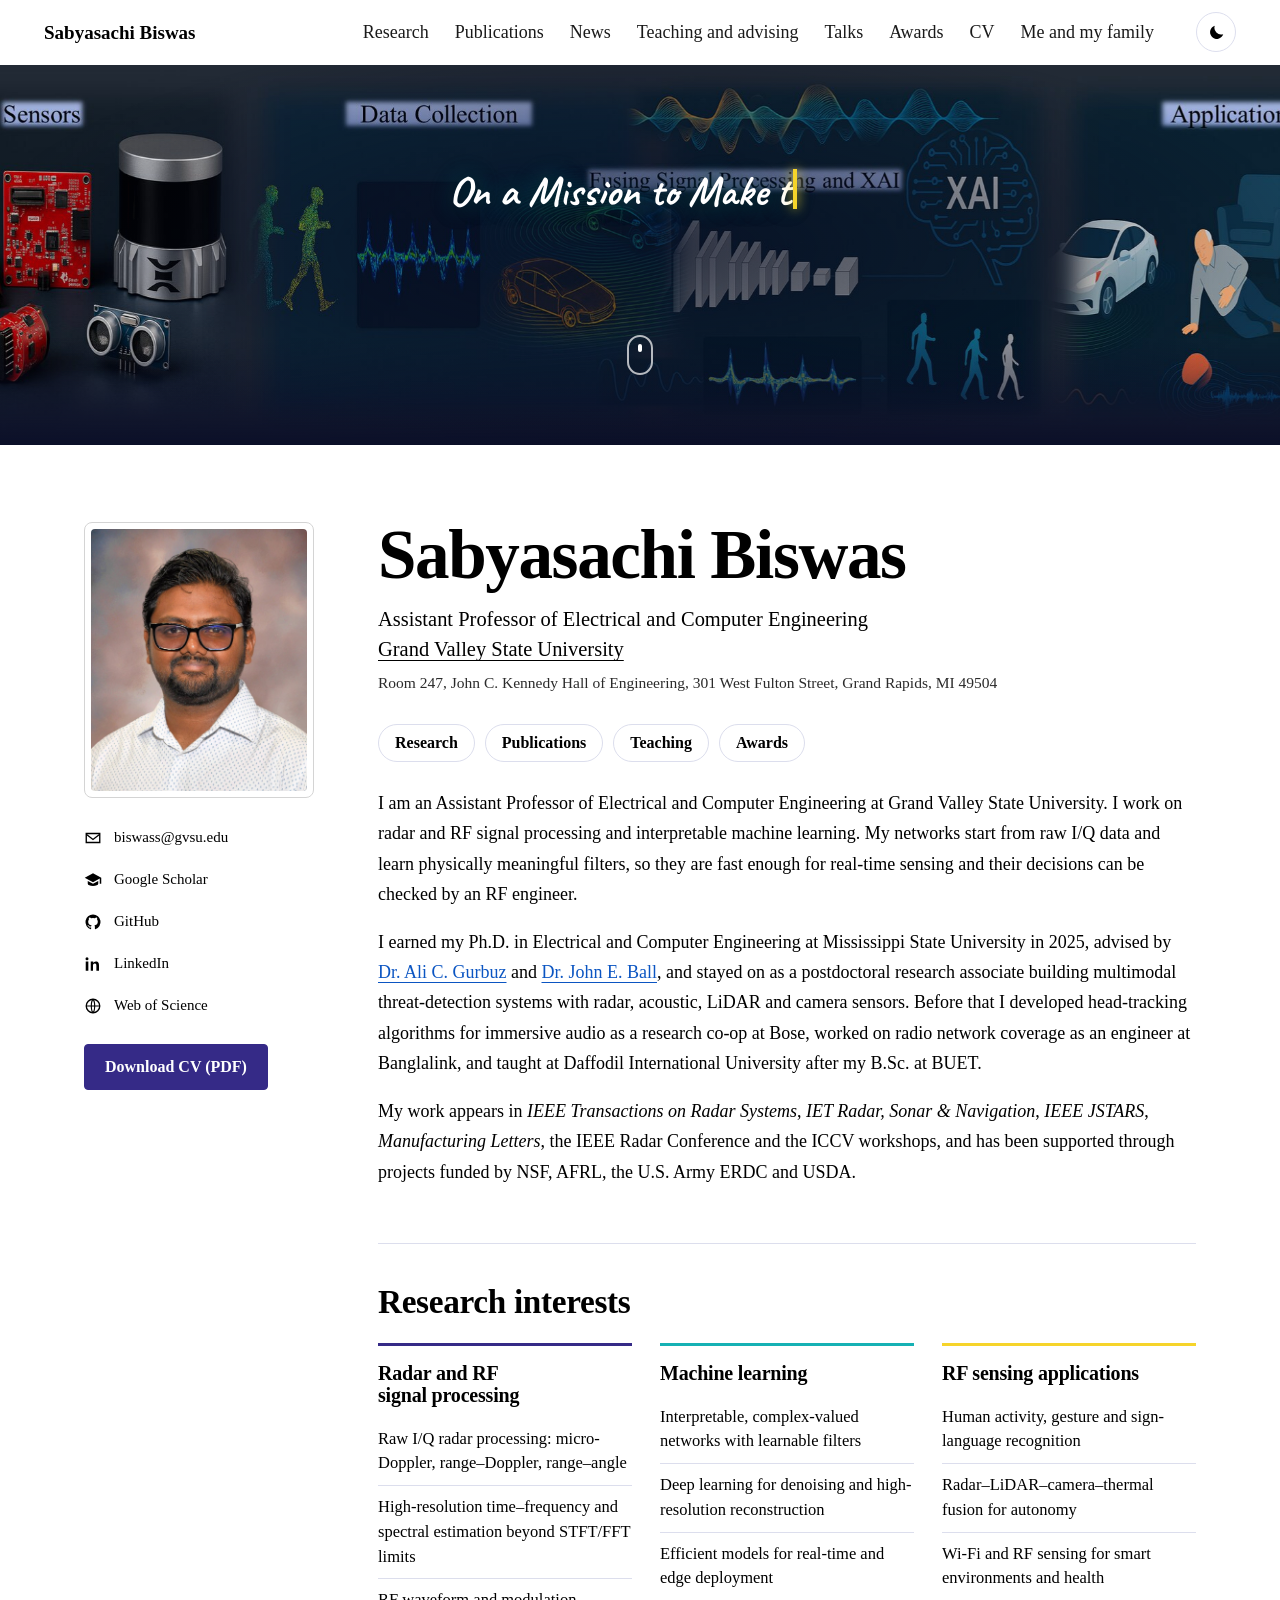
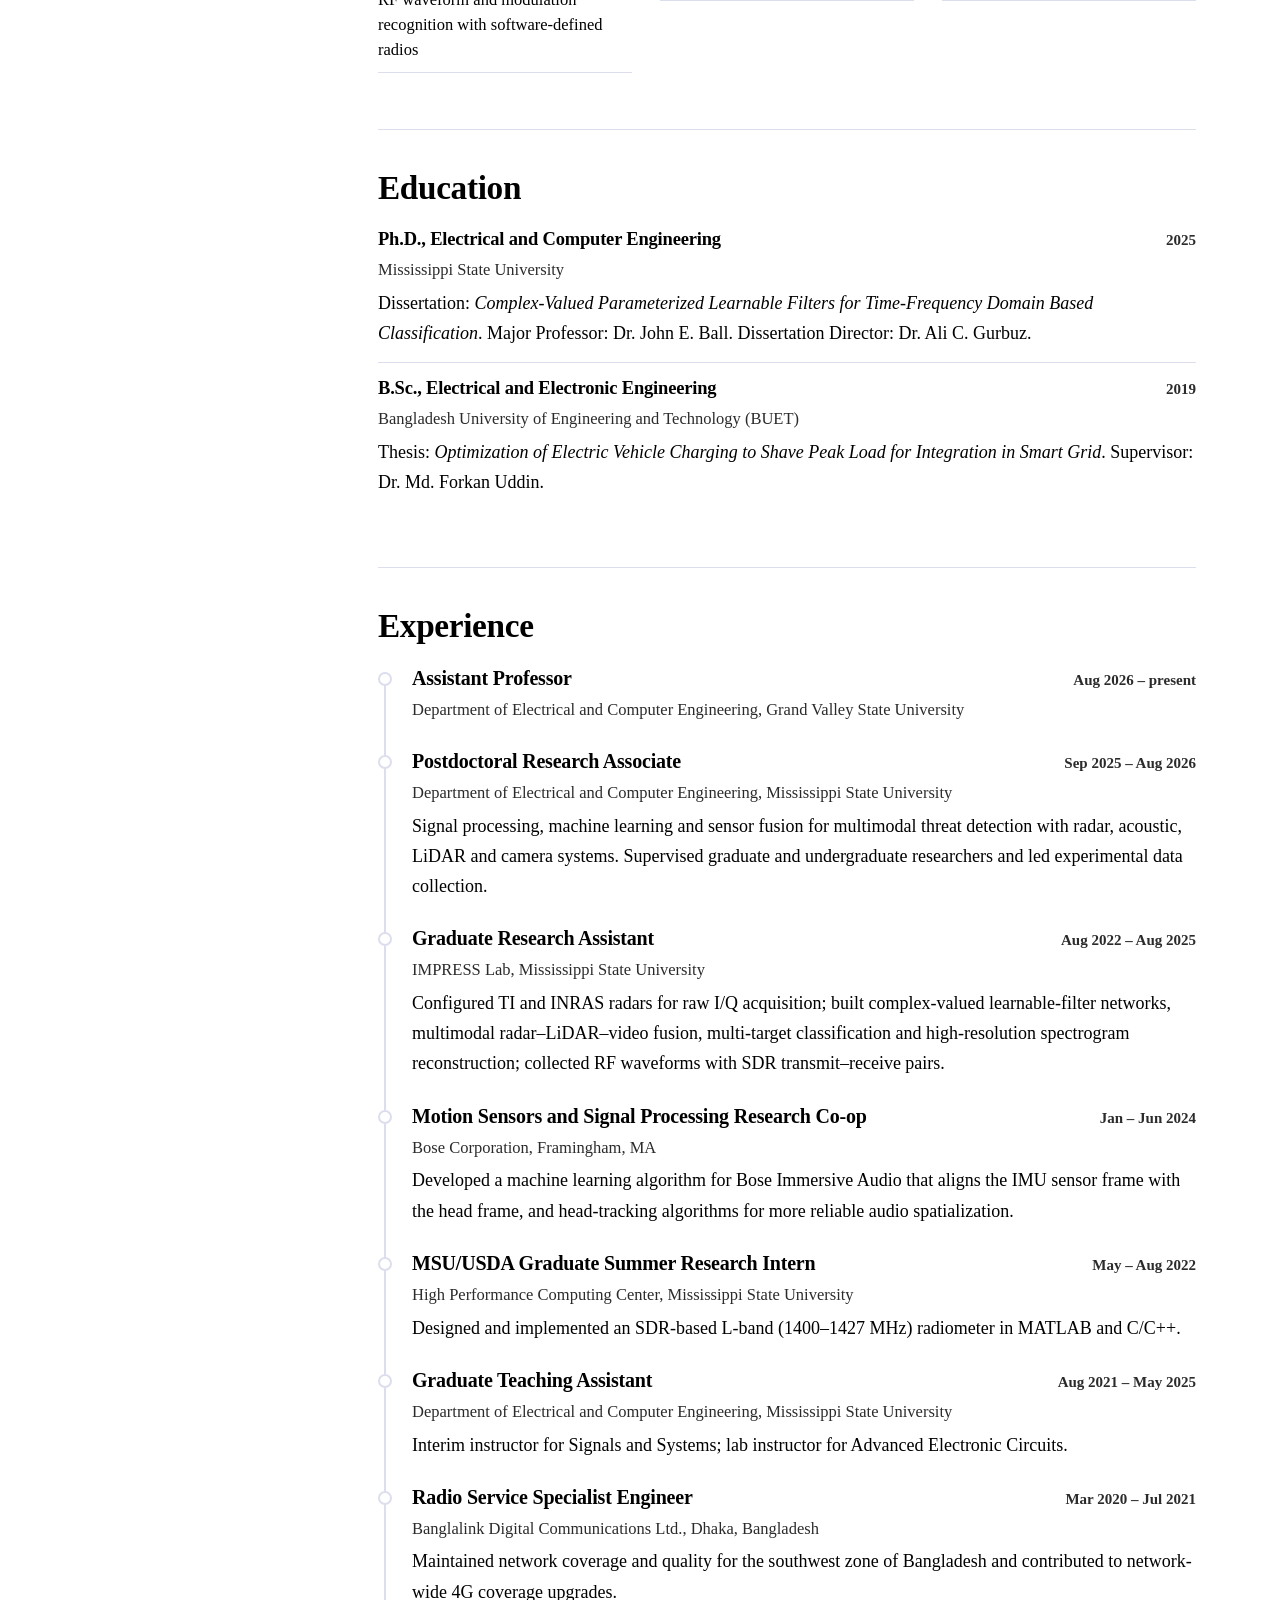
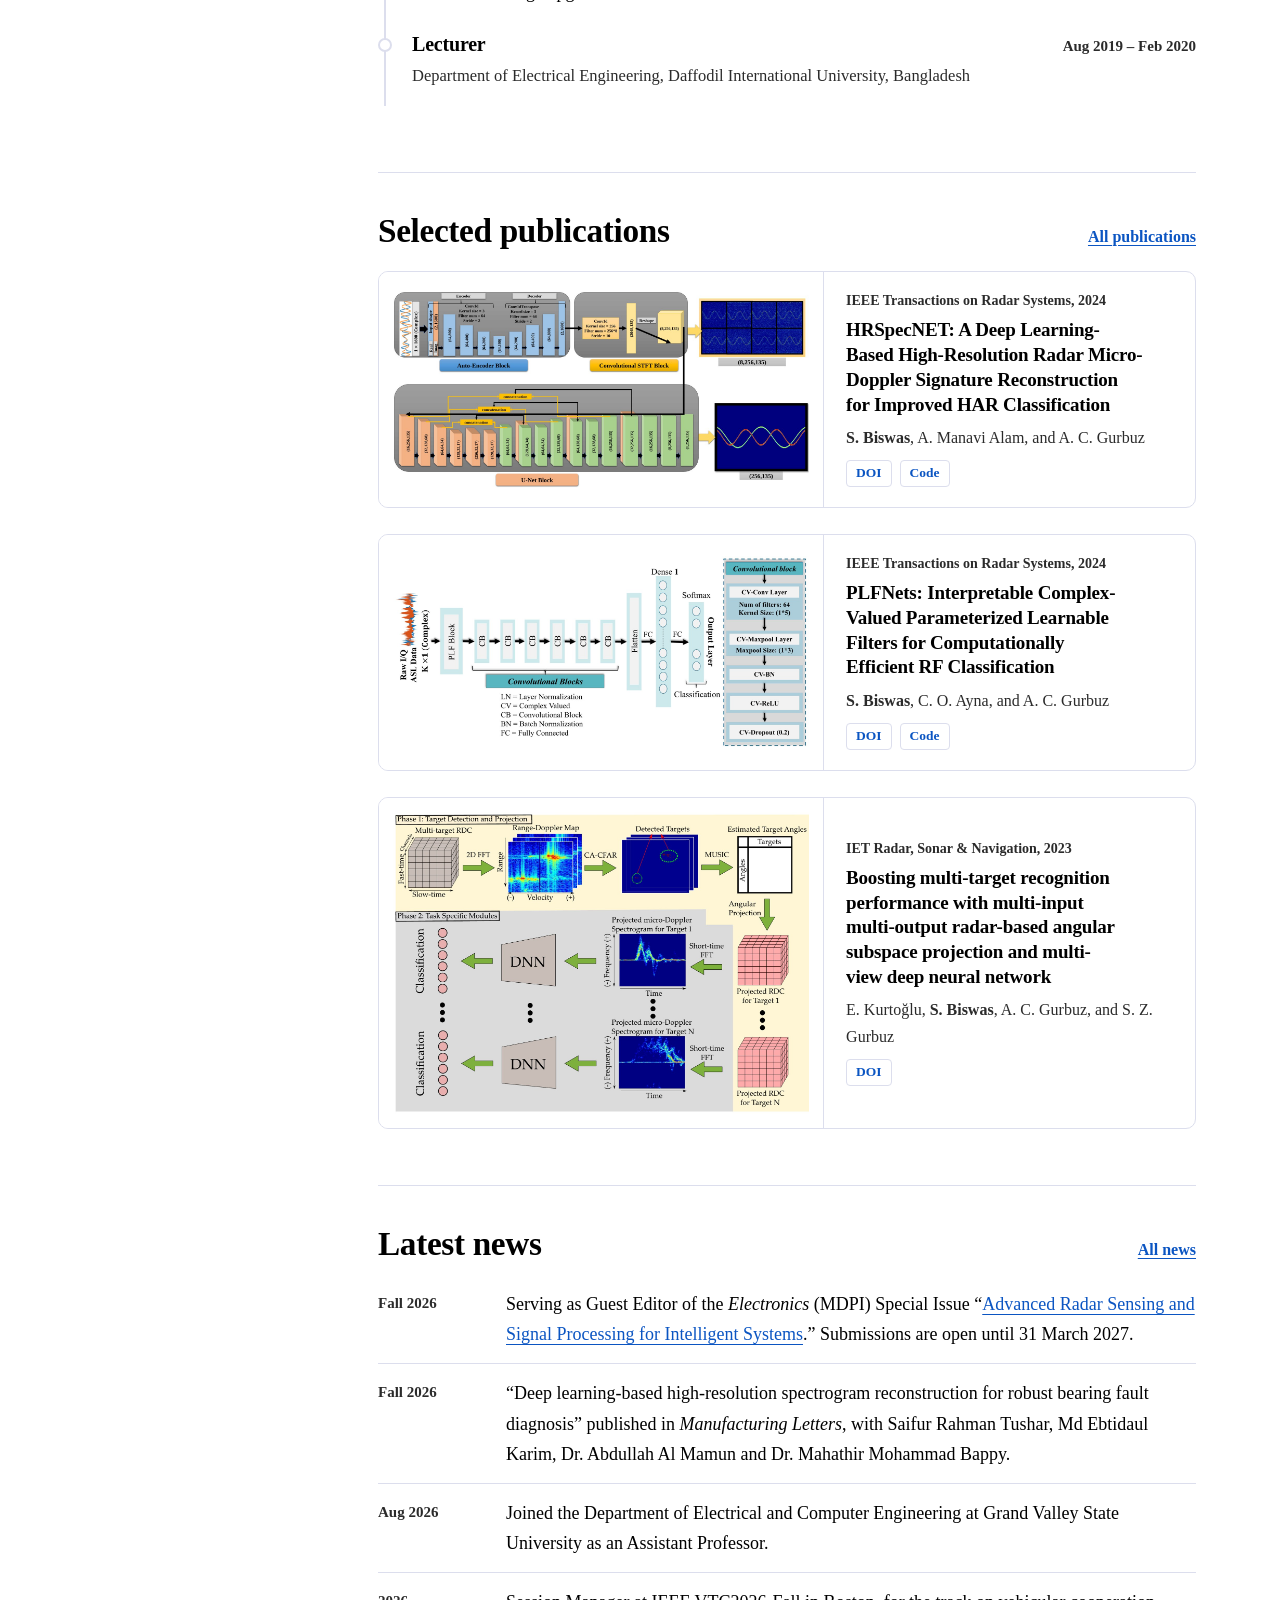
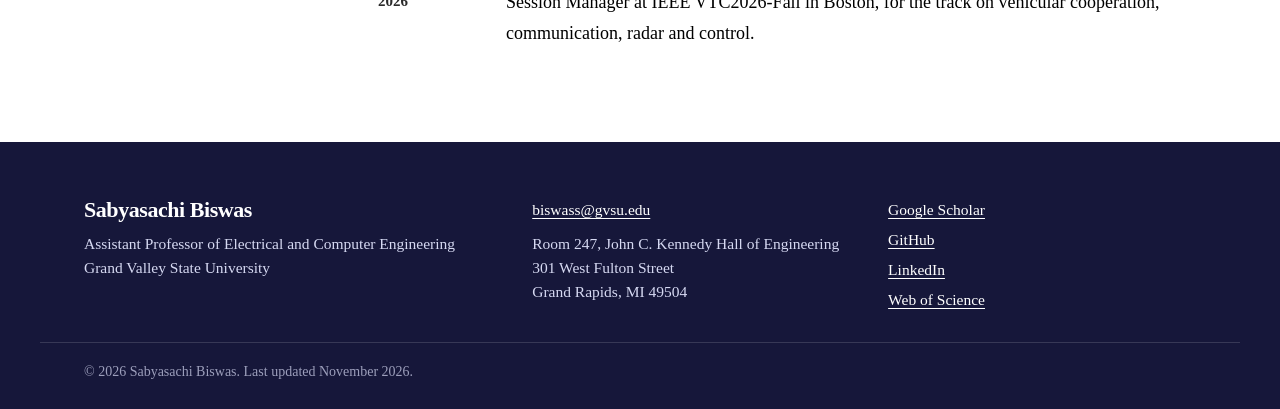
==== commit 3d6ae6c7: "Polish: page ledes, quick links, publication link chips, cleaner headers Co-Authored-By: Claude Opus" ====
--- a/index.html
+++ b/index.html
@@ -51,6 +51,9 @@
       <h1 id="h-name">Sabyasachi Biswas</h1>
       <p class="about-role">Assistant Professor of Electrical and Computer Engineering<br><a href="https://www.gvsu.edu/engineering/">Grand Valley State University</a></p>
       <p class="about-office">Room 247, John C. Kennedy Hall of Engineering, 301 West Fulton Street, Grand Rapids, MI 49504</p>
+      <nav class="quick" aria-label="Quick links">
+        <a href="research.html">Research</a><a href="publications.html">Publications</a><a href="teaching.html">Teaching</a><a href="awards.html">Awards</a>
+      </nav>
       <div class="bio"><p>I am an Assistant Professor of Electrical and Computer Engineering at Grand Valley State University. I work on radar and RF signal processing and interpretable machine learning. My networks start from raw I/Q data and learn physically meaningful filters, so they are fast enough for real-time sensing and their decisions can be checked by an RF engineer.</p><p>I earned my Ph.D. in Electrical and Computer Engineering at Mississippi State University in 2025, advised by <a href="https://ece.ncsu.edu/people/acgurbuz/">Dr. Ali C. Gurbuz</a> and <a href="https://www.ece.msstate.edu/people/faculty/dr-john-e-ball/">Dr. John E. Ball</a>, and stayed on as a postdoctoral research associate building multimodal threat-detection systems with radar, acoustic, LiDAR and camera sensors. Before that I developed head-tracking algorithms for immersive audio as a research co-op at Bose, worked on radio network coverage as an engineer at Banglalink, and taught at Daffodil International University after my B.Sc. at BUET.</p><p>My work appears in <i>IEEE Transactions on Radar Systems</i>, <i>IET Radar, Sonar &amp; Navigation</i>, <i>IEEE JSTARS</i>, <i>Manufacturing Letters</i>, the IEEE Radar Conference and the ICCV workshops, and has been supported through projects funded by NSF, AFRL, the U.S. Army ERDC and USDA.</p></div>
     </section>
 
--- a/assets/site.css
+++ b/assets/site.css
@@ -740,3 +740,44 @@
 .vplay:focus-visible { outline: 3px solid #fff; outline-offset: 3px; }
 .vwrap.playing .vplay { opacity: 0; pointer-events: none; }
 @media (max-width: 600px) { .vplay { padding: 10px 16px 10px 12px; font-size: 15px; } .vplay svg { width: 24px; height: 24px; } }
+
+/* ---------- polish pass ---------- */
+/* page headers: title, one-line lede, rule */
+.page-head { padding-bottom: 18px; border-bottom: 1px solid var(--rule); margin-bottom: 8px; }
+.page-head h1 { margin-bottom: 6px; }
+.page-lede { margin: 0; max-width: 70ch; font-size: 19px; line-height: 1.5; color: var(--soft); }
+.page-lede a { color: var(--link); }
+.publications-title { padding-top: clamp(28px, 4vw, 44px); }
+
+/* quick links under the home title */
+.quick { display: flex; flex-wrap: wrap; gap: 10px; margin: 4px 0 26px; }
+.quick a { font: 600 16px/1 var(--sans); padding: 10px 16px; border: 1px solid var(--rule); border-radius: 999px; color: var(--ink); text-decoration: none; background: var(--paper); transition: border-color .15s ease, color .15s ease, background .15s ease; }
+.quick a:hover { border-color: var(--indigo); color: var(--indigo); background: var(--panel); }
+.quick a.quick-cv { background: var(--indigo); border-color: var(--indigo); color: #fff; }
+.quick a.quick-cv:hover { filter: brightness(1.12); color: #fff; }
+.quick a:focus-visible { outline: 3px solid var(--indigo); outline-offset: 2px; }
+
+/* publication links as small chips */
+.lk a { display: inline-block; padding: 1px 9px; border: 1px solid var(--rule); border-radius: 4px; font-size: 13.5px; line-height: 1.7; text-decoration: none; color: var(--link); background: var(--paper); }
+.lk a:hover { border-color: var(--link); background: var(--panel); }
+.lk { gap: 6px 8px; }
+.pubs .refs li { padding-block: 14px; }
+.pubs .rc { font-size: 17px; }
+.pub-section + .pub-section { margin-top: 36px; }
+.pub-section h2 { font-size: 28px; margin-bottom: 6px; }
+
+/* talks: breathing room between title and first section */
+.talks-gallery-head, #h-posters { margin-top: 8px; }
+
+/* cards and media get a soft lift on hover only where clickable */
+.talk-ph a img, .aw-ph a img { transition: transform .2s ease, box-shadow .2s ease; }
+.talk-ph a:hover img, .aw-ph a:hover img { transform: translateY(-2px); box-shadow: 0 10px 24px -14px rgb(20 20 60 / .45); }
+@media (prefers-reduced-motion: reduce) { .talk-ph a img, .aw-ph a img { transition: none; } }
+
+/* dark-mode versions */
+html[data-site-theme=dark] .quick a { background: transparent; }
+html[data-site-theme=dark] .quick a.quick-cv { background: #4b40b8; border-color: #4b40b8; }
+html[data-site-theme=dark] .lk a { background: transparent; }
+@media (max-width: 860px) { .headshot { align-self: start; height: auto; } .headshot img { width: 100%; height: auto; } }
+.page-head { border-bottom: 0; padding-bottom: 4px; }
+.research-heading .page-lede, .page-head .page-lede { font-size: 19px; line-height: 1.5; color: var(--soft); margin: 0 0 6px; }
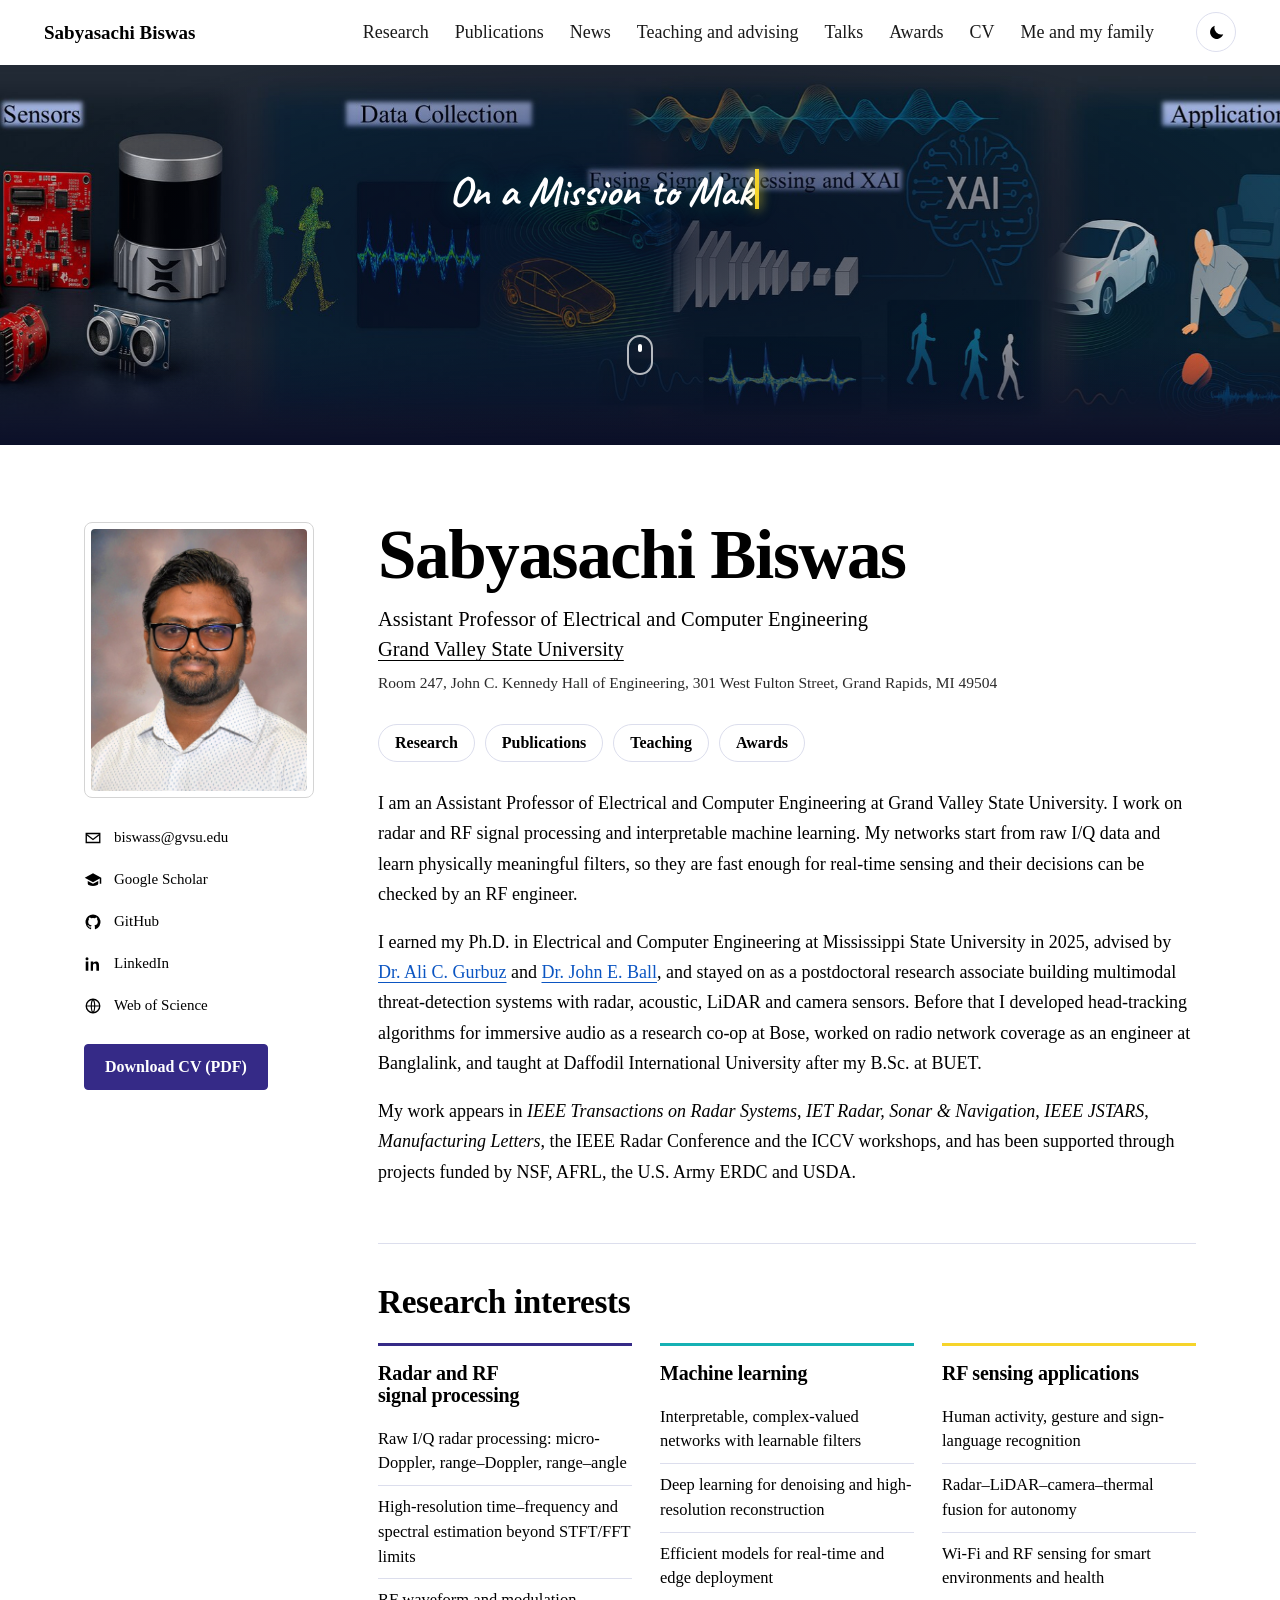
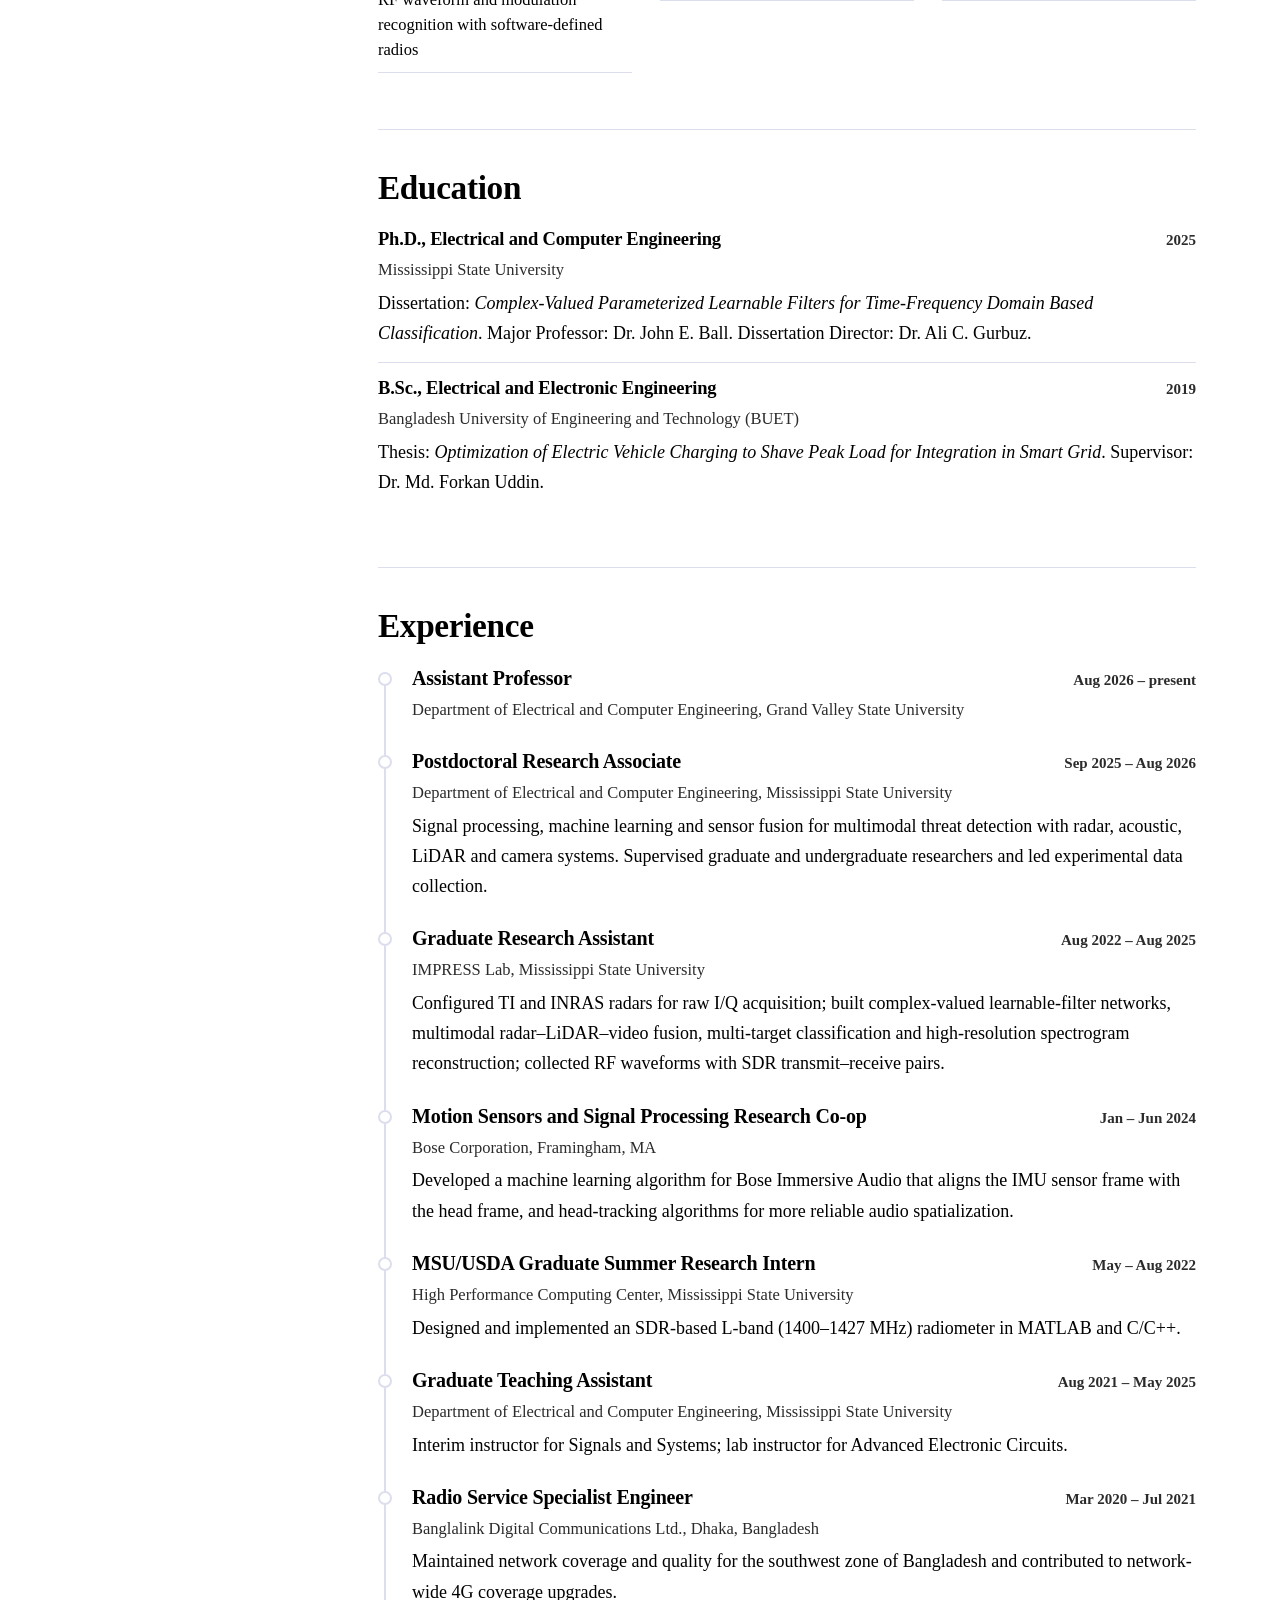
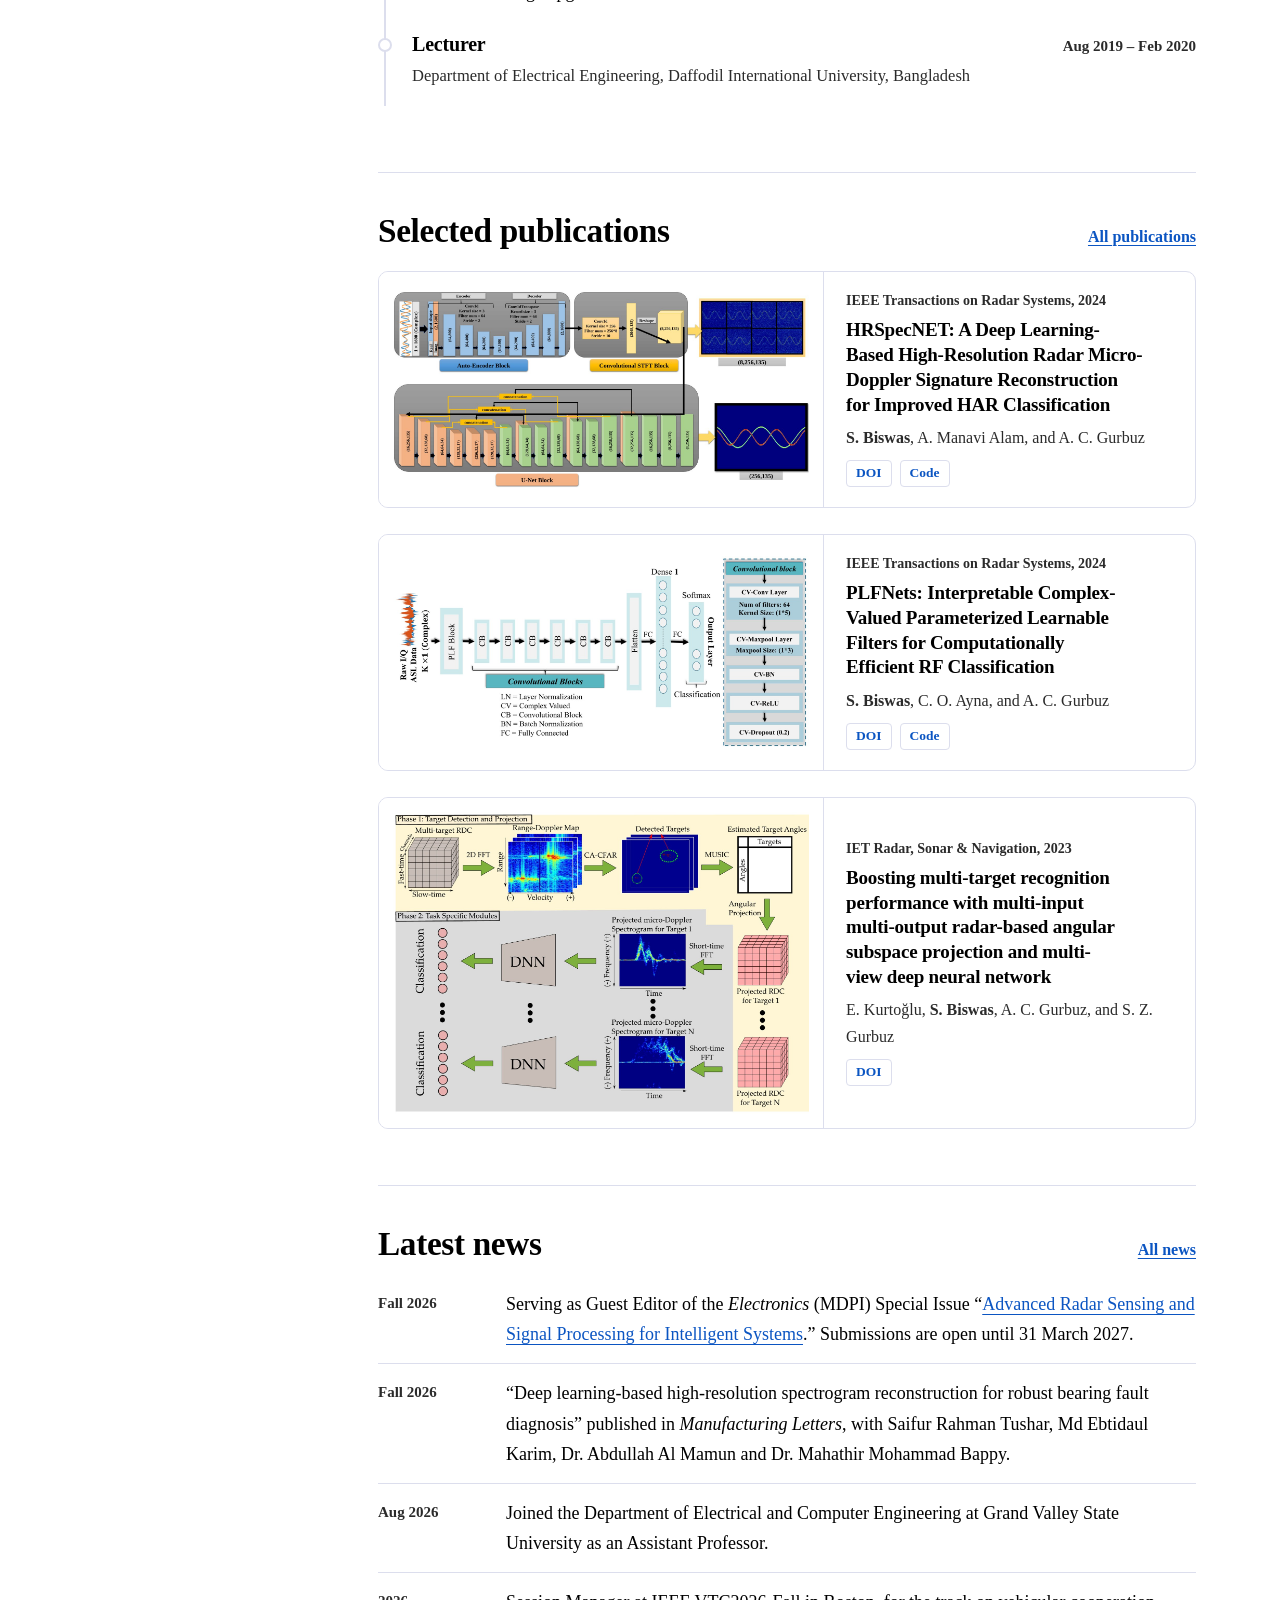
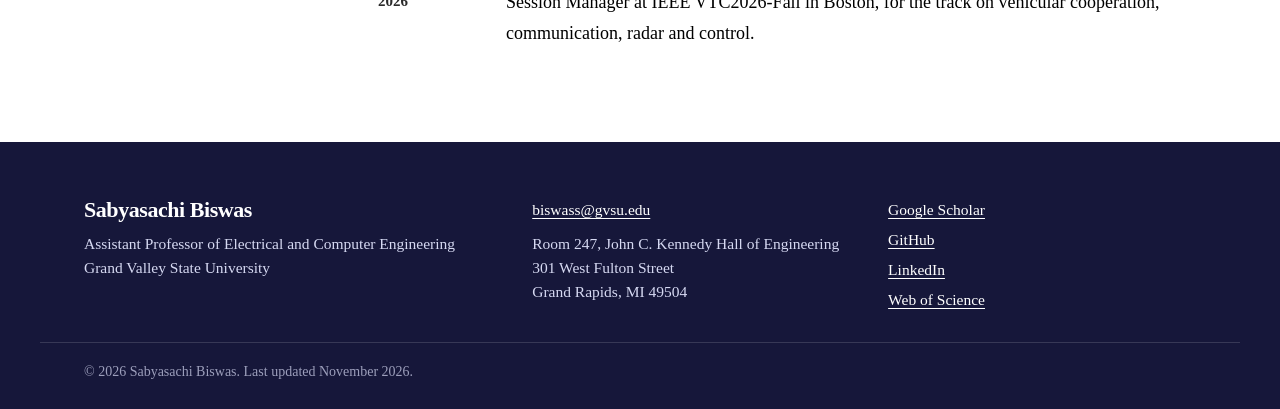
==== commit b7c0aa4b: "Version CSS and JS links so browsers load updates right away Co-Authored-By: Claude Opus 5.5 <norepl" ====
--- a/index.html
+++ b/index.html
@@ -15,7 +15,7 @@
 <link rel="preconnect" href="https://fonts.googleapis.com">
 <link rel="preconnect" href="https://fonts.gstatic.com" crossorigin>
 <link rel="stylesheet" href="https://fonts.googleapis.com/css2?family=Caveat:wght@500;600;700&family=Comic+Neue:wght@700&family=Schibsted+Grotesk:wght@400;500;600;700;800;900&family=Source+Serif+4:ital,opsz,wght@0,8..60,400;0,8..60,600;1,8..60,400&display=swap">
-<link rel="stylesheet" href="assets/site.css">
+<link rel="stylesheet" href="assets/site.css?v=e926507d">
 <script>(function(){var t=null,m;try{m=/[?&]theme=(dark|light)/.exec(location.search);if(m)t=m[1]}catch(e){}if(!t){m=/sbtheme=(dark|light)/.exec(window.name||"");if(m)t=m[1]}if(!t){try{t=localStorage.getItem("sb-site-theme")}catch(e){}}if(!t){m=/(?:^|;s*)sbtheme=(dark|light)/.exec(document.cookie||"");if(m)t=m[1]}document.documentElement.dataset.theme=t==="dark"?"dark":"light"})()</script>
 <link rel="preload" as="image" href="assets/img/cover-home.jpg">
 <script type="application/ld+json">{"@context":"https://schema.org","@type":"Person","name":"Sabyasachi Biswas","url":"https://sabyasachi1406147.github.io/","email":"mailto:biswass@gvsu.edu","image":"https://sabyasachi1406147.github.io/assets/img/profile.jpg","jobTitle":"Assistant Professor of Electrical and Computer Engineering","worksFor":{"@type":"CollegeOrUniversity","name":"Grand Valley State University"},"alumniOf":[{"@type":"CollegeOrUniversity","name":"Mississippi State University"},{"@type":"CollegeOrUniversity","name":"Bangladesh University of Engineering and Technology"}],"knowsAbout":["Radar signal processing","RF sensing","Interpretable machine learning","Micro-Doppler","Human activity recognition"],"sameAs":["https://scholar.google.com/citations?user=SLDhricAAAAJ&hl=en","https://github.com/Sabyasachi1406147","https://www.linkedin.com/in/sabyasachi-biswas-584589117/","https://www.webofscience.com/wos/author/record/JFA-3339-2023"]}</script>
@@ -100,6 +100,6 @@
   </div>
   <div class="wrap foot-base"><p>© 2026 Sabyasachi Biswas. Last updated November 2026.</p></div>
 </footer>
-<script src="assets/site.js" defer></script>
+<script src="assets/site.js?v=e926507d" defer></script>
 </body>
 </html>
--- a/assets/site.css
+++ b/assets/site.css
@@ -781,3 +781,12 @@
 @media (max-width: 860px) { .headshot { align-self: start; height: auto; } .headshot img { width: 100%; height: auto; } }
 .page-head { border-bottom: 0; padding-bottom: 4px; }
 .research-heading .page-lede, .page-head .page-lede { font-size: 19px; line-height: 1.5; color: var(--soft); margin: 0 0 6px; }
+
+/* The typed mission line and the scroll mouse are small, gentle motions, so they play
+   even when the operating system asks for reduced motion (Windows "Animation effects" off). */
+@media (prefers-reduced-motion: reduce) {
+  .cover-hero .caret { animation: blink 1s steps(1) infinite !important; }
+  .cover-hero .caret.done { animation: blink 1s steps(1) 4, fadeCaret .6s 4s forwards !important; }
+  .cover-hero .scroll-cue { opacity: 0; animation: cueIn .8s 3.6s forwards !important; }
+  .cover-hero .scroll-cue span { animation: wheel 1.6s ease-in-out infinite !important; }
+}
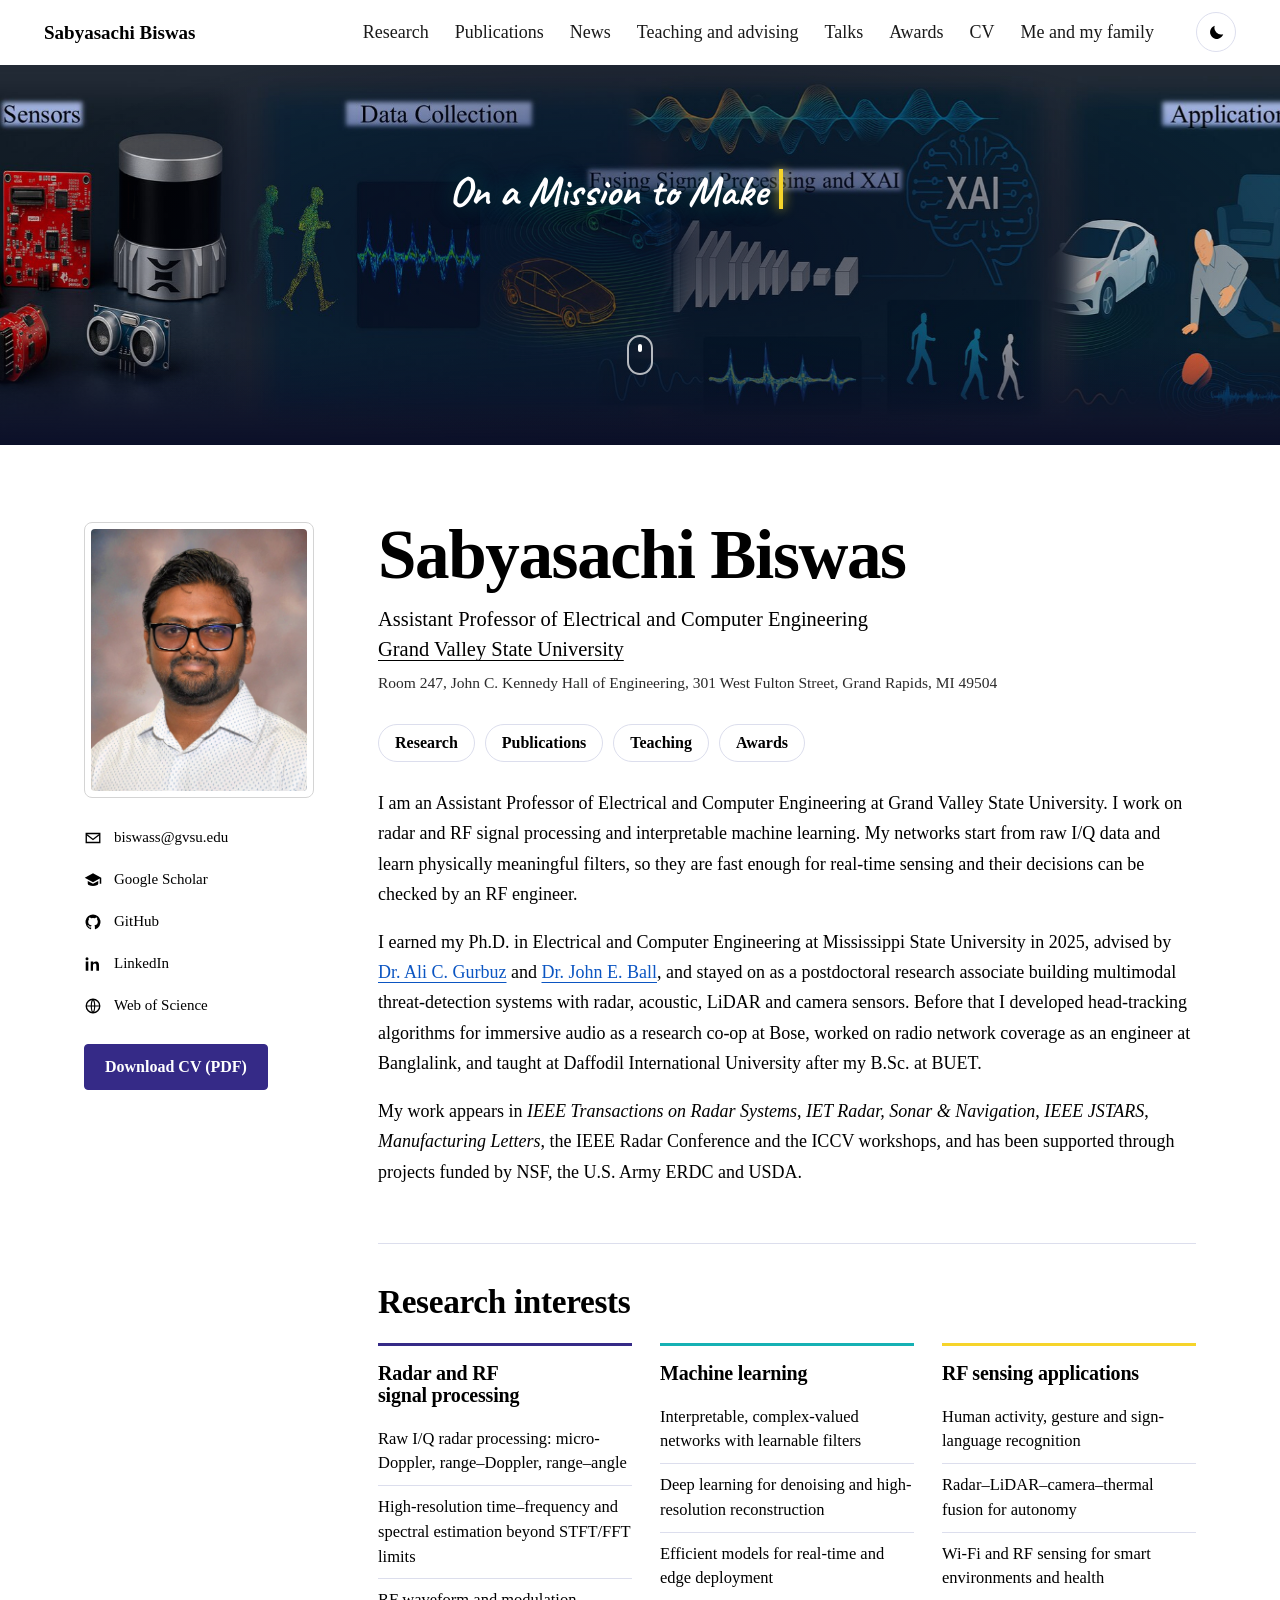
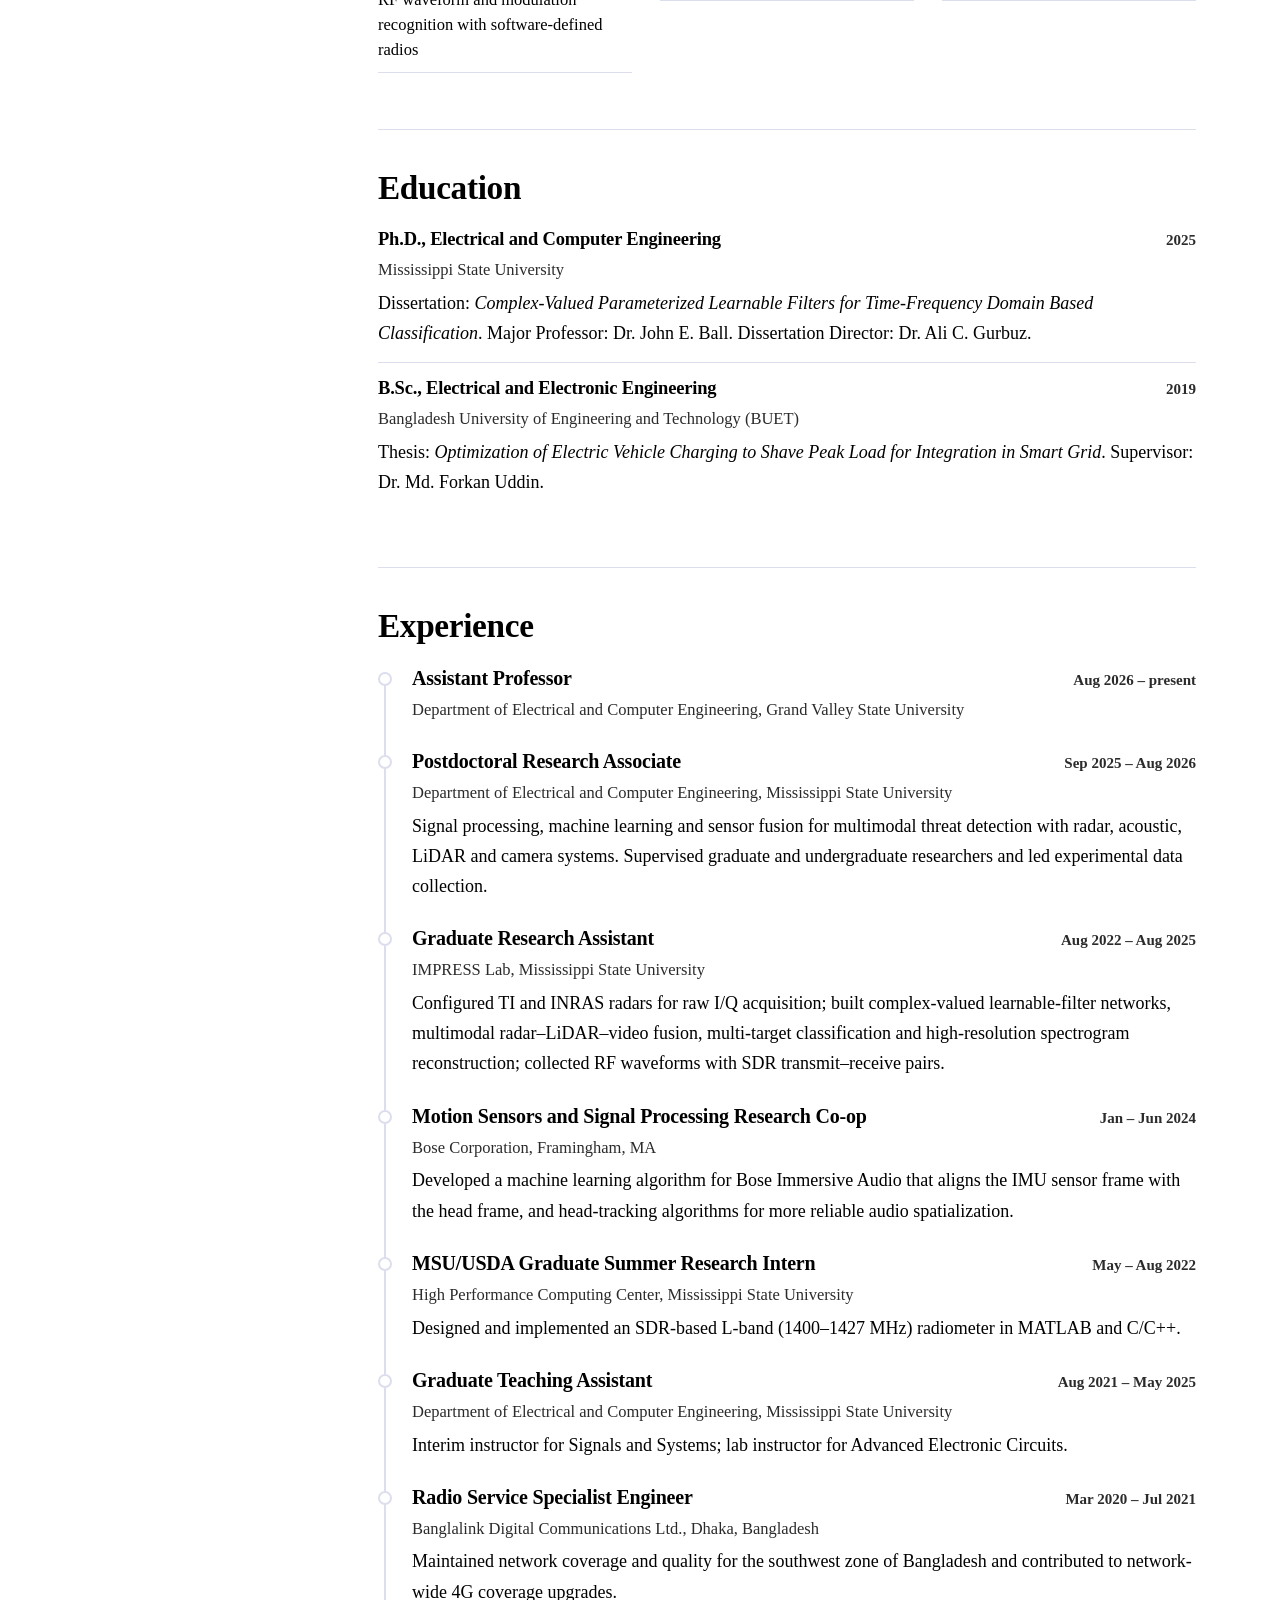
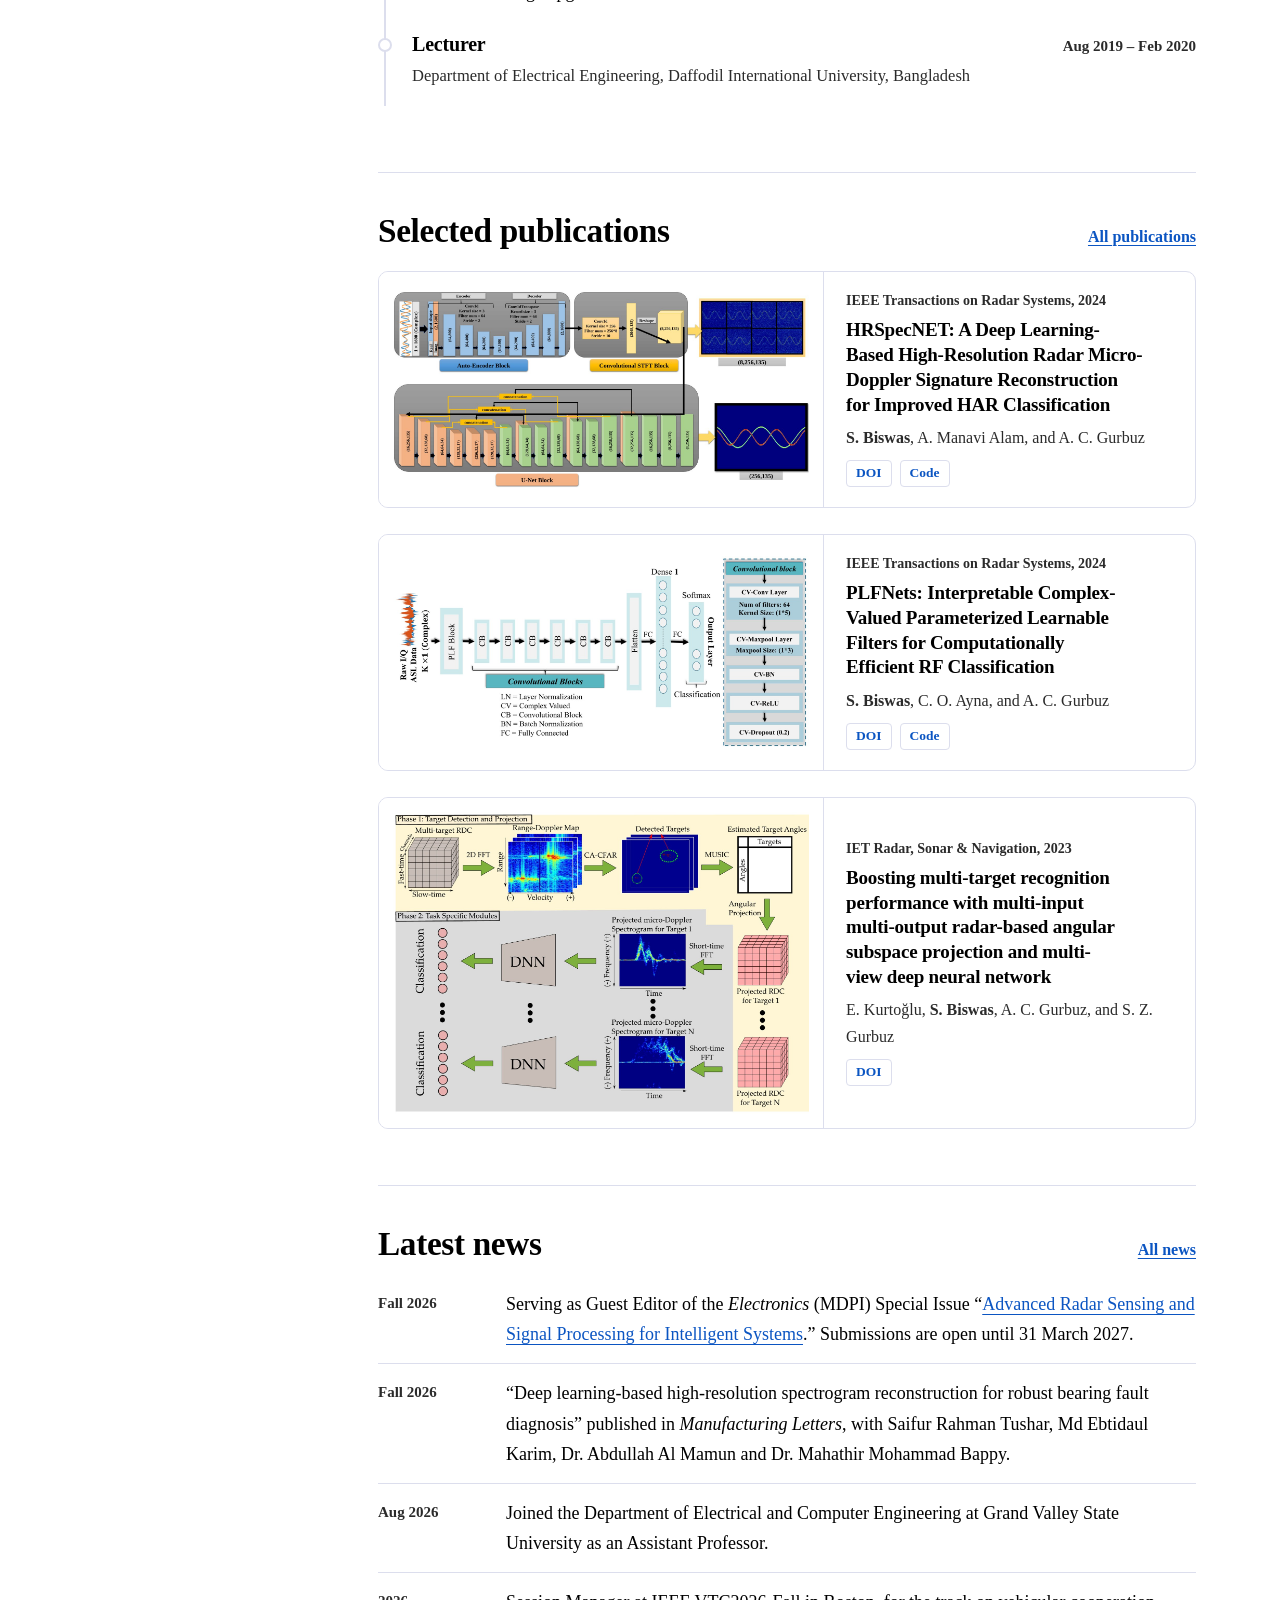
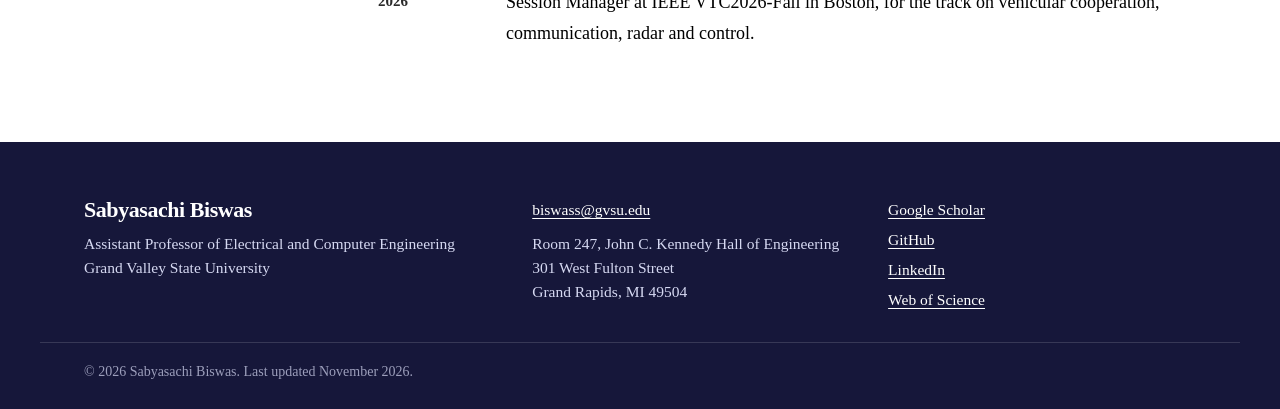
==== commit 2ed084b5: "Home page: AFRL did not fund this work Co-Authored-By: Claude Opus 5.5 <noreply@anthropic.com> Claud" ====
--- a/index.html
+++ b/index.html
@@ -54,7 +54,7 @@
       <nav class="quick" aria-label="Quick links">
         <a href="research.html">Research</a><a href="publications.html">Publications</a><a href="teaching.html">Teaching</a><a href="awards.html">Awards</a>
       </nav>
-      <div class="bio"><p>I am an Assistant Professor of Electrical and Computer Engineering at Grand Valley State University. I work on radar and RF signal processing and interpretable machine learning. My networks start from raw I/Q data and learn physically meaningful filters, so they are fast enough for real-time sensing and their decisions can be checked by an RF engineer.</p><p>I earned my Ph.D. in Electrical and Computer Engineering at Mississippi State University in 2025, advised by <a href="https://ece.ncsu.edu/people/acgurbuz/">Dr. Ali C. Gurbuz</a> and <a href="https://www.ece.msstate.edu/people/faculty/dr-john-e-ball/">Dr. John E. Ball</a>, and stayed on as a postdoctoral research associate building multimodal threat-detection systems with radar, acoustic, LiDAR and camera sensors. Before that I developed head-tracking algorithms for immersive audio as a research co-op at Bose, worked on radio network coverage as an engineer at Banglalink, and taught at Daffodil International University after my B.Sc. at BUET.</p><p>My work appears in <i>IEEE Transactions on Radar Systems</i>, <i>IET Radar, Sonar &amp; Navigation</i>, <i>IEEE JSTARS</i>, <i>Manufacturing Letters</i>, the IEEE Radar Conference and the ICCV workshops, and has been supported through projects funded by NSF, AFRL, the U.S. Army ERDC and USDA.</p></div>
+      <div class="bio"><p>I am an Assistant Professor of Electrical and Computer Engineering at Grand Valley State University. I work on radar and RF signal processing and interpretable machine learning. My networks start from raw I/Q data and learn physically meaningful filters, so they are fast enough for real-time sensing and their decisions can be checked by an RF engineer.</p><p>I earned my Ph.D. in Electrical and Computer Engineering at Mississippi State University in 2025, advised by <a href="https://ece.ncsu.edu/people/acgurbuz/">Dr. Ali C. Gurbuz</a> and <a href="https://www.ece.msstate.edu/people/faculty/dr-john-e-ball/">Dr. John E. Ball</a>, and stayed on as a postdoctoral research associate building multimodal threat-detection systems with radar, acoustic, LiDAR and camera sensors. Before that I developed head-tracking algorithms for immersive audio as a research co-op at Bose, worked on radio network coverage as an engineer at Banglalink, and taught at Daffodil International University after my B.Sc. at BUET.</p><p>My work appears in <i>IEEE Transactions on Radar Systems</i>, <i>IET Radar, Sonar &amp; Navigation</i>, <i>IEEE JSTARS</i>, <i>Manufacturing Letters</i>, the IEEE Radar Conference and the ICCV workshops, and has been supported through projects funded by NSF, the U.S. Army ERDC and USDA.</p></div>
     </section>
 
     <section class="hsec" aria-labelledby="h-int">
